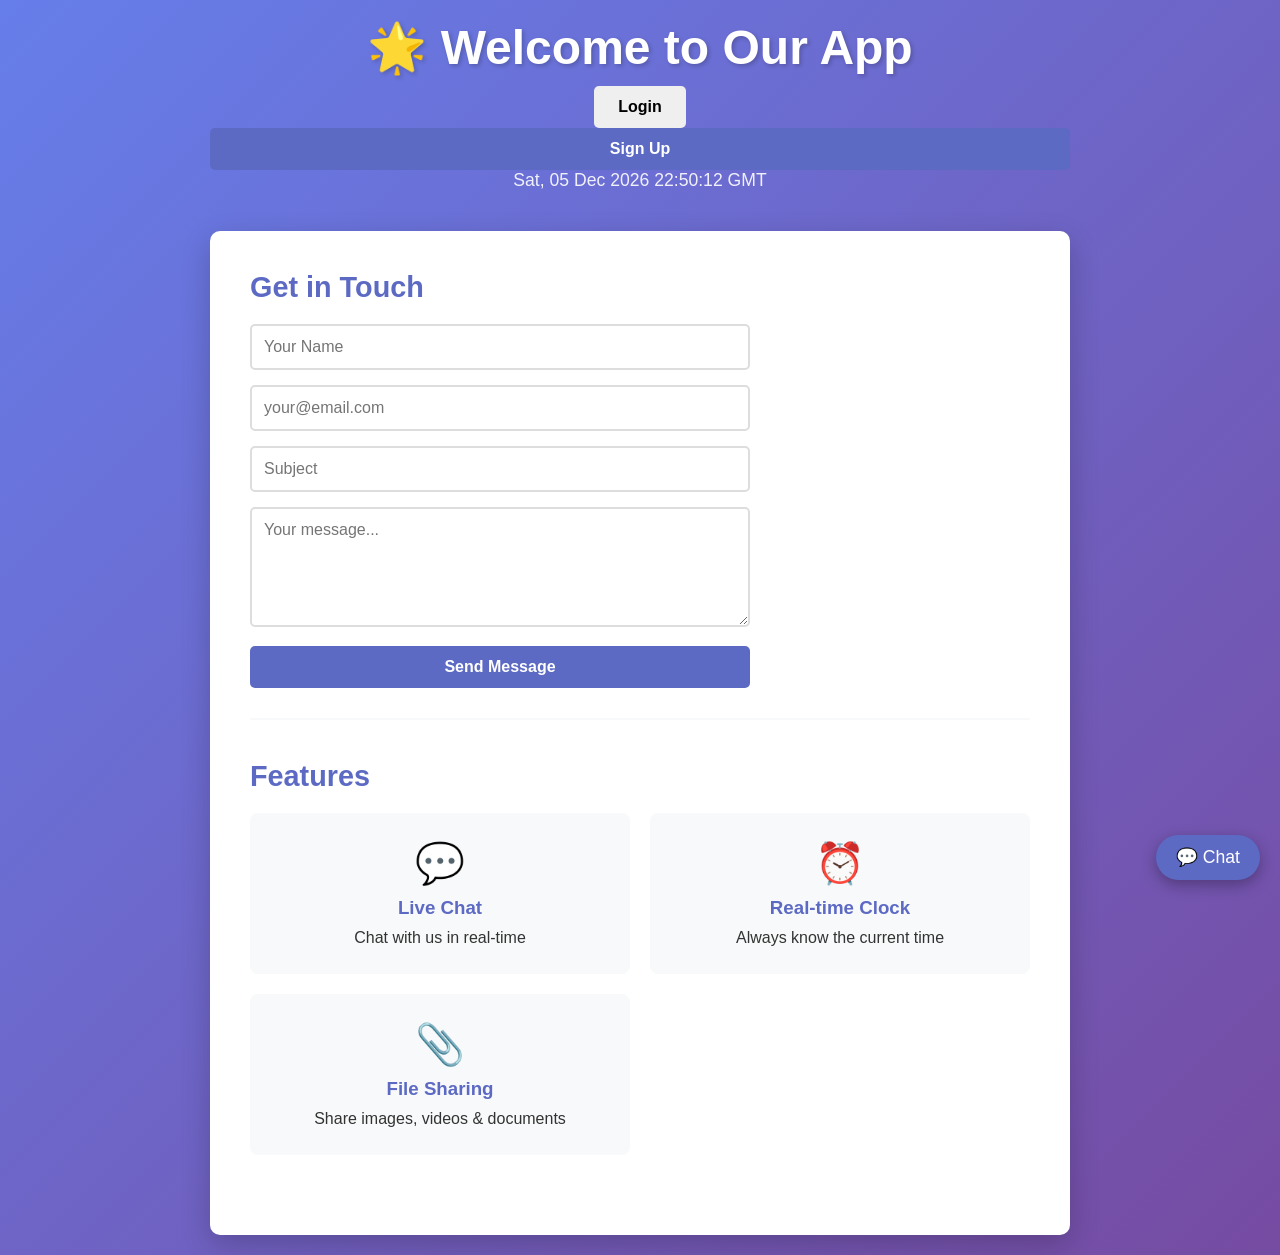
==== index.html @ bb81aad8 "Update index.html" ====
<!DOCTYPE html>
<html lang="th">
  <head>
    <meta charset="UTF-8">
    <meta name="viewport" content="width=device-width, initial-scale=1.0">
    <title>Welcome App 📑</title>
    <link rel="stylesheet" href="styles.css" />
  </head>
  <body>
    <div class="container">
      <header>
        <div class="header-top">
          <h1 class="title">🌟 Welcome to Our App</h1>
          <div class="auth-buttons" id="authButtons">
            <button onclick="showLoginModal()" class="btn btn-outline">Login</button>
            <button onclick="showRegisterModal()" class="btn btn-primary">Sign Up</button>
          </div>
          <div class="user-menu" id="userMenu" style="display:none;">
            <span id="userName"></span>
            <button onclick="logout()" class="btn btn-outline">Logout</button>
          </div>
        </div>
        <p id="currentTime" class="time-display"></p>
      </header>

      <main>
        <section class="content-section">
          <h2>Get in Touch</h2>
          <form action="https://formspree.io/f/mrewlnqn" method="POST" class="contact-form">
            <div class="form-group">
              <input type="text" name="name" placeholder="Your Name" required />
            </div>
            <div class="form-group">
              <input type="email" name="email" placeholder="your@email.com" required />
            </div>
            <div class="form-group">
              <input type="text" name="subject" placeholder="Subject" required />
            </div>
            <div class="form-group">
              <textarea name="message" placeholder="Your message..." required></textarea>
            </div>
            <input type="text" name="_gotcha" style="display:none" />
            <div class="custom-honeypot">
              <input type="text" name="contact_time" autocomplete="off" tabindex="-1" />
            </div>
            <input type="hidden" name="_next" value="https://your-site.com/thank-you" />
            <button type="submit" class="btn btn-primary">Send Message</button>
          </form>
        </section>

        <section class="features">
          <h2>Features</h2>
          <div class="feature-grid">
            <div class="feature-card">
              <span class="feature-icon">💬</span>
              <h3>Live Chat</h3>
              <p>Chat with us in real-time</p>
            </div>
            <div class="feature-card">
              <span class="feature-icon">⏰</span>
              <h3>Real-time Clock</h3>
              <p>Always know the current time</p>
            </div>
            <div class="feature-card">
              <span class="feature-icon">📎</span>
              <h3>File Sharing</h3>
              <p>Share images, videos & documents</p>
            </div>
          </div>
        </section>
      </main>
    </div>

    <!-- Login Modal -->
    <div id="loginModal" class="modal hidden">
      <div class="modal-content">
        <button onclick="closeLoginModal()" class="close-btn">✕</button>
        <h2>Login</h2>
        <form id="loginForm" class="auth-form">
          <div class="form-group">
            <input type="email" id="loginEmail" placeholder="Email" required />
          </div>
          <div class="form-group">
            <input type="password" id="loginPassword" placeholder="Password" required />
          </div>
          <button type="submit" class="btn btn-primary">Login</button>
        </form>
        <p>Don't have an account? <a href="#" onclick="switchToRegister()">Sign up</a></p>
        <div id="loginError" class="error-message"></div>
      </div>
    </div>

    <!-- Register Modal -->
    <div id="registerModal" class="modal hidden">
      <div class="modal-content">
        <button onclick="closeRegisterModal()" class="close-btn">✕</button>
        <h2>Sign Up</h2>
        <form id="registerForm" class="auth-form">
          <div class="form-group">
            <input type="text" id="registerName" placeholder="Full Name" required />
          </div>
          <div class="form-group">
            <input type="email" id="registerEmail" placeholder="Email" required />
          </div>
          <div class="form-group">
            <input type="password" id="registerPassword" placeholder="Password (min 6 chars)" required />
          </div>
          <div class="form-group">
            <input type="password" id="registerConfirm" placeholder="Confirm Password" required />
          </div>
          <button type="submit" class="btn btn-primary">Sign Up</button>
        </form>
        <p>Already have an account? <a href="#" onclick="switchToLogin()">Login</a></p>
        <div id="registerError" class="error-message"></div>
      </div>
    </div>

    <button id="chatToggle" onclick="toggleChat()" class="chat-toggle">💬 Chat</button>
    <div id="chatSection" class="hidden chat-box">
      <div id="chatHeader" class="chat-header">
        <span>💬 Chat Box</span>
        <button onclick="toggleChat()" class="close-btn">✕</button>
      </div>
      <div id="chatMessages" class="chat-messages"></div>
      <div id="chatInputContainer" class="chat-input-container">
        <input type="text" id="chatInput" placeholder="Type a message..." class="chat-input" />
        <input type="file" id="chatFile" style="display:none;" accept="image/*,video/*,.pdf,.doc,.docx" />
        <button type="button" onclick="document.getElementById('chatFile').click()" title="Attach file" class="btn btn-icon">📎</button>
        <button onclick="sendMessage()" class="btn btn-icon">Send</button>
      </div>
    </div>

    <script src="script.js"></script>
  </body>
</html>
---- styles.css ----
* {
  margin: 0;
  padding: 0;
  box-sizing: border-box;
}

:root {
  --primary-color: #5C6AC4;
  --primary-dark: #4a4fa6;
  --text-color: #333;
  --light-bg: #f8f9fa;
  --border-color: #ddd;
}

body {
  font-family: 'Segoe UI', Tahoma, Geneva, Verdana, sans-serif;
  background: linear-gradient(135deg, #667eea 0%, #764ba2 100%);
  min-height: 100vh;
  color: var(--text-color);
}

.container {
  max-width: 900px;
  margin: 0 auto;
  padding: 20px;
}

header {
  text-align: center;
  color: white;
  margin-bottom: 40px;
  animation: slideDown 0.6s ease;
}

.title {
  font-size: 3em;
  margin-bottom: 10px;
  text-shadow: 2px 2px 4px rgba(0,0,0,0.2);
}

.time-display {
  font-size: 1.1em;
  opacity: 0.9;
}

main {
  background: white;
  border-radius: 10px;
  padding: 40px;
  box-shadow: 0 10px 30px rgba(0,0,0,0.2);
}

section {
  margin-bottom: 40px;
}

section h2 {
  color: var(--primary-color);
  margin-bottom: 20px;
  font-size: 1.8em;
}

.content-section {
  border-bottom: 2px solid var(--light-bg);
  padding-bottom: 30px;
}

.contact-form {
  max-width: 500px;
}

.form-group {
  margin-bottom: 15px;
}

input, textarea {
  width: 100%;
  padding: 12px;
  border: 2px solid var(--border-color);
  border-radius: 5px;
  font-size: 1em;
  font-family: inherit;
  transition: border-color 0.3s;
}

input:focus, textarea:focus {
  outline: none;
  border-color: var(--primary-color);
  box-shadow: 0 0 0 3px rgba(92, 106, 196, 0.1);
}

textarea {
  resize: vertical;
  min-height: 120px;
}

.btn {
  padding: 12px 24px;
  border: none;
  border-radius: 5px;
  font-size: 1em;
  cursor: pointer;
  transition: all 0.3s;
  font-weight: 600;
}

.btn-primary {
  background-color: var(--primary-color);
  color: white;
  width: 100%;
}

.btn-primary:hover {
  background-color: var(--primary-dark);
  transform: translateY(-2px);
  box-shadow: 0 5px 15px rgba(92, 106, 196, 0.4);
}

.btn-icon {
  background-color: var(--primary-color);
  color: white;
  padding: 10px 12px;
  font-size: 1.1em;
}

.btn-icon:hover {
  background-color: var(--primary-dark);
}

.feature-grid {
  display: grid;
  grid-template-columns: repeat(auto-fit, minmax(250px, 1fr));
  gap: 20px;
  margin-top: 20px;
}

.feature-card {
  background: var(--light-bg);
  padding: 25px;
  border-radius: 8px;
  text-align: center;
  border: 2px solid transparent;
  transition: all 0.3s;
}

.feature-card:hover {
  border-color: var(--primary-color);
  transform: translateY(-5px);
  box-shadow: 0 5px 15px rgba(92, 106, 196, 0.2);
}

.feature-icon {
  font-size: 2.5em;
  display: block;
  margin-bottom: 10px;
}

.feature-card h3 {
  color: var(--primary-color);
  margin-bottom: 10px;
}

.custom-honeypot {
  display: none;
}

/* Chat Section */
.chat-toggle {
  position: fixed;
  bottom: 20px;
  right: 20px;
  background-color: var(--primary-color);
  color: white;
  padding: 12px 20px;
  border: none;
  border-radius: 50px;
  cursor: pointer;
  z-index: 1000;
  font-size: 1.1em;
  box-shadow: 0 5px 15px rgba(0,0,0,0.3);
  transition: all 0.3s;
}

.chat-toggle:hover {
  background-color: var(--primary-dark);
  transform: scale(1.1);
}

.chat-box {
  position: fixed;
  bottom: 80px;
  right: 20px;
  width: 350px;
  height: 450px;
  background-color: white;
  border-radius: 10px;
  z-index: 1001;
  display: flex;
  flex-direction: column;
  box-shadow: 0 10px 30px rgba(0,0,0,0.3);
  animation: slideUp 0.3s ease;
}

@keyframes slideUp {
  from {
    opacity: 0;
    transform: translateY(20px);
  }
  to {
    opacity: 1;
    transform: translateY(0);
  }
}

@keyframes slideDown {
  from {
    opacity: 0;
    transform: translateY(-20px);
  }
  to {
    opacity: 1;
    transform: translateY(0);
  }
}

.hidden {
  display: none !important;
}

.chat-header {
  display: flex;
  justify-content: space-between;
  align-items: center;
  padding: 15px;
  background: linear-gradient(135deg, var(--primary-color) 0%, var(--primary-dark) 100%);
  color: white;
  border-radius: 10px 10px 0 0;
  font-weight: 600;
}

.close-btn {
  background-color: transparent;
  color: white;
  border: none;
  cursor: pointer;
  font-size: 20px;
  padding: 0;
  width: auto;
  transition: opacity 0.3s;
}

.close-btn:hover {
  opacity: 0.7;
}

.chat-messages {
  flex: 1;
  overflow-y: auto;
  padding: 15px;
  background-color: #fafafa;
}

.chat-messages p, .chat-messages div {
  margin: 10px 0;
  padding: 10px 12px;
  border-radius: 8px;
  word-wrap: break-word;
  background-color: #e3f2fd;
  border-left: 3px solid var(--primary-color);
  animation: fadeIn 0.3s ease;
}

@keyframes fadeIn {
  from {
    opacity: 0;
    transform: translateY(10px);
  }
  to {
    opacity: 1;
    transform: translateY(0);
  }
}

.chat-messages img {
  max-width: 100%;
  margin: 8px 0;
  border-radius: 8px;
  box-shadow: 0 2px 8px rgba(0,0,0,0.1);
}

.chat-messages video, .chat-messages audio {
  max-width: 100%;
  margin: 8px 0;
  border-radius: 8px;
}

.chat-messages iframe {
  margin: 8px 0;
  border-radius: 8px;
}

.chat-input-container {
  display: flex;
  gap: 8px;
  padding: 15px;
  border-top: 2px solid var(--border-color);
  background-color: white;
}

.chat-input {
  flex: 1;
  padding: 10px 12px;
  border: 2px solid var(--border-color);
  border-radius: 5px;
  font-size: 0.95em;
  transition: border-color 0.3s;
}

.chat-input:focus {
  outline: none;
  border-color: var(--primary-color);
}

/* Responsive */
@media (max-width: 768px) {
  main {
    padding: 20px;
  }
  
  .title {
    font-size: 2em;
  }
  
  .chat-box {
    width: 90%;
    height: 70vh;
    bottom: 70px;1fr;
  }
}
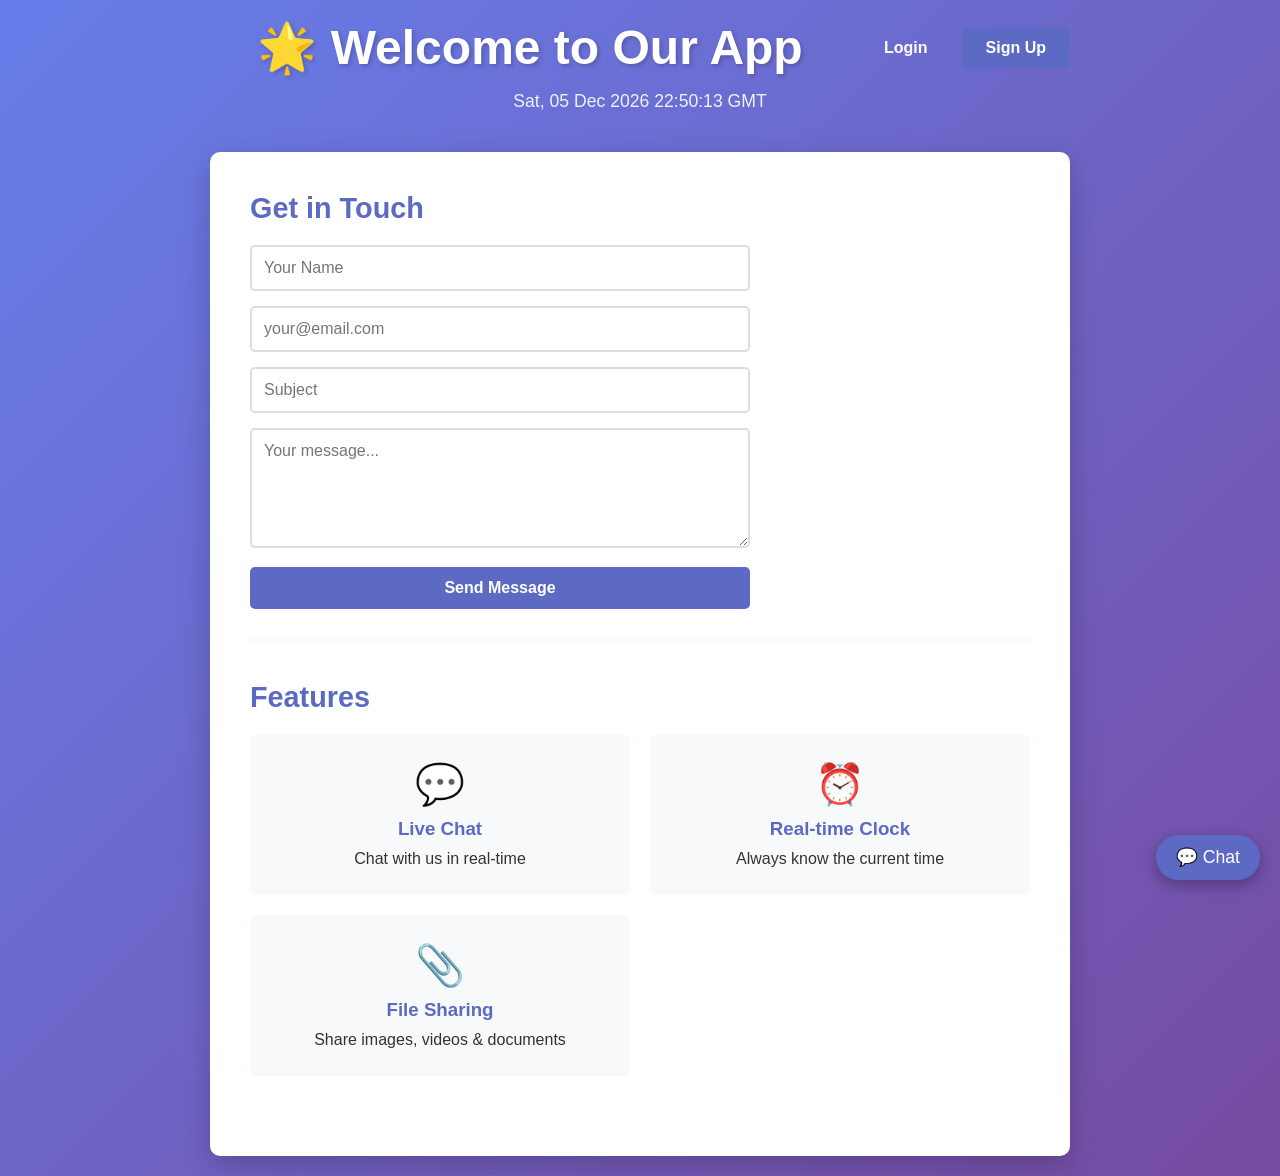
==== commit d2dda3f5: "Add files via upload" ====
--- a/index.html
+++ b/index.html
@@ -132,4 +132,4 @@
 
     <script src="script.js"></script>
   </body>
-</html>
+</html>
--- a/styles.css
+++ b/styles.css
@@ -10,6 +10,8 @@
   --text-color: #333;
   --light-bg: #f8f9fa;
   --border-color: #ddd;
+  --error-color: #e74c3c;
+  --success-color: #27ae60;
 }
 
 body {
@@ -32,10 +34,42 @@
   animation: slideDown 0.6s ease;
 }
 
+.header-top {
+  display: flex;
+  justify-content: space-between;
+  align-items: center;
+  margin-bottom: 15px;
+  flex-wrap: wrap;
+  gap: 10px;
+}
+
 .title {
   font-size: 3em;
-  margin-bottom: 10px;
+  margin-bottom: 0;
   text-shadow: 2px 2px 4px rgba(0,0,0,0.2);
+  flex: 1;
+}
+
+.auth-buttons, .user-menu {
+  display: flex;
+  gap: 10px;
+  align-items: center;
+}
+
+.btn-outline {
+  background-color: transparent;
+  color: white;
+  border: 2px solid white;
+}
+
+.btn-outline:hover {
+  background-color: rgba(255,255,255,0.1);
+}
+
+#userName {
+  color: white;
+  font-weight: 600;
+  margin-right: 15px;
 }
 
 .time-display {
@@ -121,6 +155,7 @@
   color: white;
   padding: 10px 12px;
   font-size: 1.1em;
+  width: auto;
 }
 
 .btn-icon:hover {
@@ -162,6 +197,124 @@
 
 .custom-honeypot {
   display: none;
+}
+
+/* Modal Styles */
+.modal {
+  position: fixed;
+  top: 0;
+  left: 0;
+  width: 100%;
+  height: 100%;
+  background-color: rgba(0,0,0,0.5);
+  display: flex;
+  justify-content: center;
+  align-items: center;
+  z-index: 2000;
+  animation: fadeIn 0.3s ease;
+}
+
+.modal-content {
+  background: white;
+  border-radius: 10px;
+  padding: 30px;
+  max-width: 400px;
+  width: 90%;
+  box-shadow: 0 10px 40px rgba(0,0,0,0.3);
+  position: relative;
+}
+
+.modal-content h2 {
+  color: var(--primary-color);
+  margin-bottom: 20px;
+  text-align: center;
+}
+
+.modal-content .close-btn {
+  position: absolute;
+  top: 10px;
+  right: 10px;
+  background: none;
+  border: none;
+  font-size: 24px;
+  cursor: pointer;
+  color: var(--text-color);
+}
+
+.modal-content .close-btn:hover {
+  opacity: 0.7;
+}
+
+.auth-form {
+  margin-bottom: 15px;
+}
+
+.auth-form .form-group {
+  margin-bottom: 15px;
+}
+
+.modal-content p {
+  text-align: center;
+  margin-top: 15px;
+  font-size: 0.9em;
+}
+
+.modal-content a {
+  color: var(--primary-color);
+  text-decoration: none;
+  font-weight: 600;
+  cursor: pointer;
+}
+
+.modal-content a:hover {
+  text-decoration: underline;
+}
+
+.error-message {
+  color: var(--error-color);
+  font-size: 0.9em;
+  text-align: center;
+  margin-top: 10px;
+  display: none;
+}
+
+.error-message.show {
+  display: block;
+}
+
+@keyframes fadeIn {
+  from {
+    opacity: 0;
+  }
+  to {
+    opacity: 1;
+  }
+}
+
+@keyframes slideUp {
+  from {
+    opacity: 0;
+    transform: translateY(20px);
+  }
+  to {
+    opacity: 1;
+    transform: translateY(0);
+  }
+}
+
+@keyframes slideDown {
+  from {
+    opacity: 0;
+    transform: translateY(-20px);
+  }
+  to {
+    opacity: 1;
+    transform: translateY(0);
+  }
+}
+
+.hidden {
+  display: none !important;
 }
 
 /* Chat Section */
@@ -201,32 +354,6 @@
   animation: slideUp 0.3s ease;
 }
 
-@keyframes slideUp {
-  from {
-    opacity: 0;
-    transform: translateY(20px);
-  }
-  to {
-    opacity: 1;
-    transform: translateY(0);
-  }
-}
-
-@keyframes slideDown {
-  from {
-    opacity: 0;
-    transform: translateY(-20px);
-  }
-  to {
-    opacity: 1;
-    transform: translateY(0);
-  }
-}
-
-.hidden {
-  display: none !important;
-}
-
 .chat-header {
   display: flex;
   justify-content: space-between;
@@ -270,17 +397,6 @@
   animation: fadeIn 0.3s ease;
 }
 
-@keyframes fadeIn {
-  from {
-    opacity: 0;
-    transform: translateY(10px);
-  }
-  to {
-    opacity: 1;
-    transform: translateY(0);
-  }
-}
-
 .chat-messages img {
   max-width: 100%;
   margin: 8px 0;
@@ -321,7 +437,6 @@
   border-color: var(--primary-color);
 }
 
-/* Responsive */
 @media (max-width: 768px) {
   main {
     padding: 20px;
@@ -329,11 +444,15 @@
   
   .title {
     font-size: 2em;
+  }
+  
+  .header-top {
+    flex-direction: column;
   }
   
   .chat-box {
     width: 90%;
     height: 70vh;
-    bottom: 70px;1fr;
-  }
-}
+    bottom: 70px;
+  }
+}
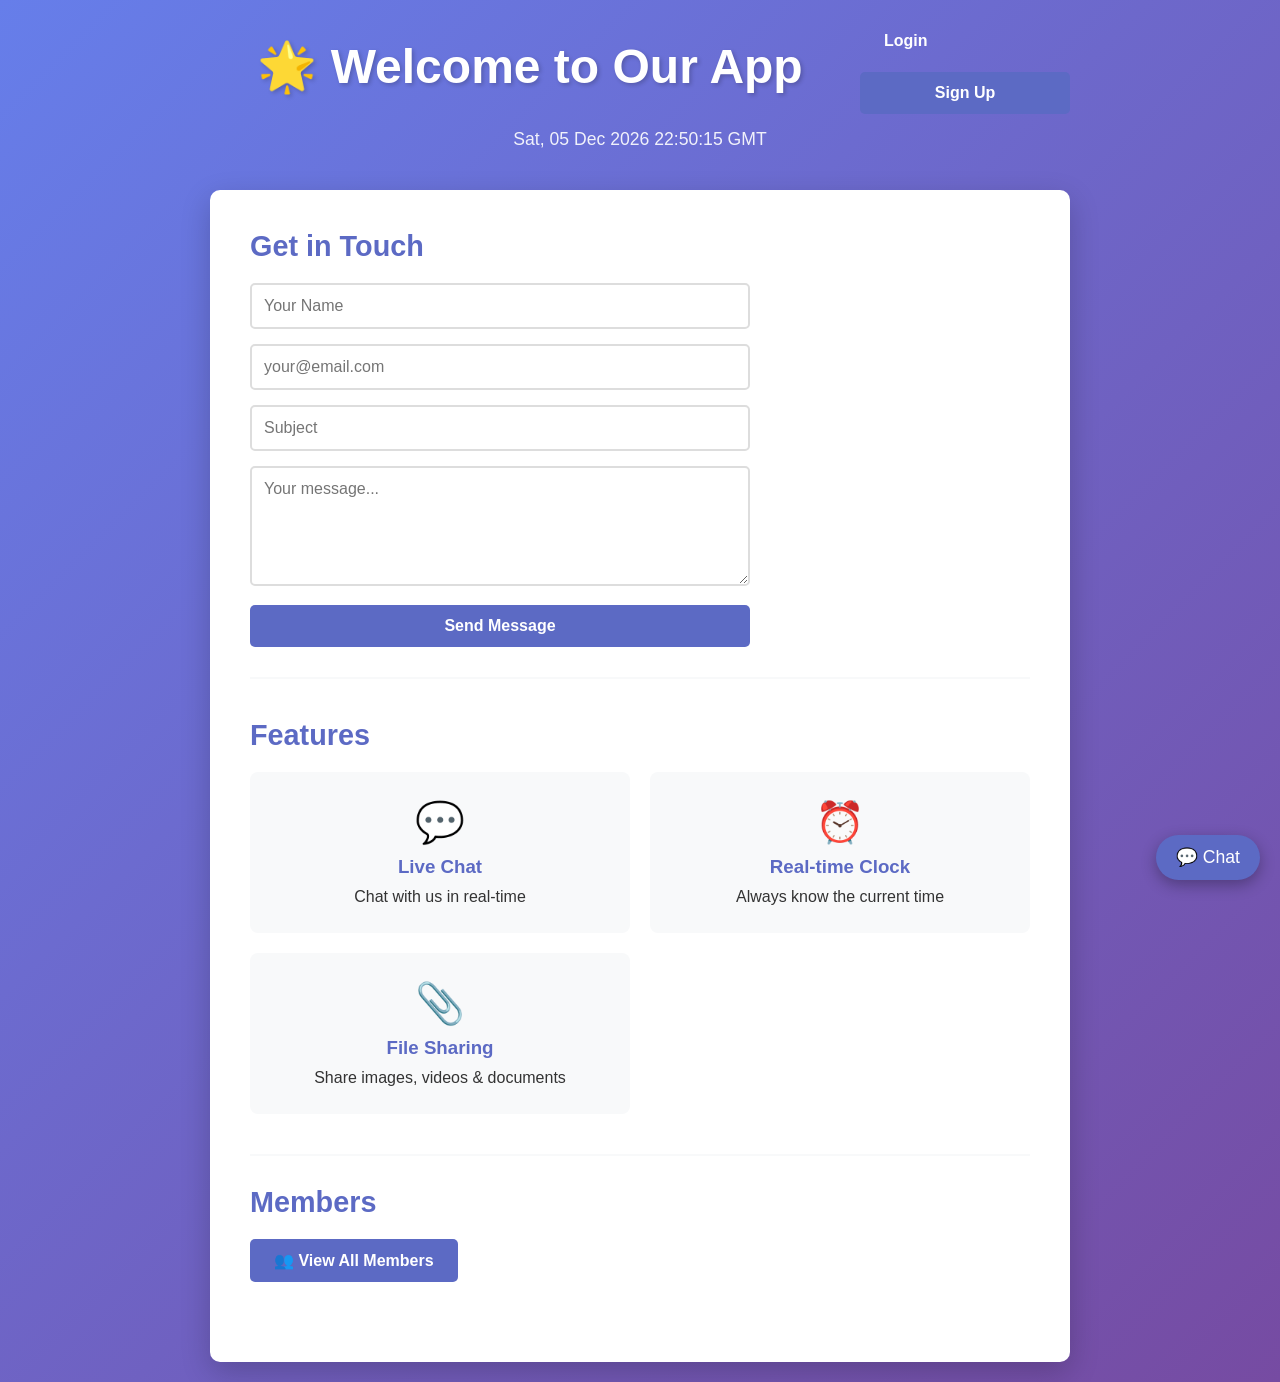
==== commit 8714e7ef: "Add files via upload ✨ ฟีเจอร์ใหม่ที่เพิ่มเข้าไป:      📊 Dashboard - ดูข้อมูลโปรไฟล์ & favorites " ====
--- a/index.html
+++ b/index.html
@@ -3,7 +3,7 @@
   <head>
     <meta charset="UTF-8">
     <meta name="viewport" content="width=device-width, initial-scale=1.0">
-    <title>Welcome App 📑</title>
+    <title>ยินดีต้อนรับ📑</title>
     <link rel="stylesheet" href="styles.css" />
   </head>
   <body>
@@ -17,13 +17,15 @@
           </div>
           <div class="user-menu" id="userMenu" style="display:none;">
             <span id="userName"></span>
+            <button onclick="showDashboard()" class="btn btn-outline">📊 Dashboard</button>
+            <button onclick="showSettings()" class="btn btn-outline">⚙️ Settings</button>
             <button onclick="logout()" class="btn btn-outline">Logout</button>
           </div>
         </div>
         <p id="currentTime" class="time-display"></p>
       </header>
 
-      <main>
+      <main id="mainContent">
         <section class="content-section">
           <h2>Get in Touch</h2>
           <form action="https://formspree.io/f/mrewlnqn" method="POST" class="contact-form">
@@ -68,7 +70,79 @@
             </div>
           </div>
         </section>
+
+        <section class="members-section">
+          <h2>Members</h2>
+          <button onclick="toggleMembersList()" class="btn btn-primary" style="width: auto;">👥 View All Members</button>
+          <div id="membersList" class="members-list hidden">
+            <div id="membersContainer"></div>
+          </div>
+        </section>
       </main>
+
+      <!-- Dashboard -->
+      <div id="dashboard" class="dashboard hidden">
+        <div class="dashboard-header">
+          <button onclick="closeDashboard()" class="close-btn">✕</button>
+          <h2>📊 My Dashboard</h2>
+        </div>
+        <div class="dashboard-content">
+          <div class="dashboard-card">
+            <h3>Profile Information</h3>
+            <div id="profileInfo"></div>
+          </div>
+          <div class="dashboard-card">
+            <h3>⭐ My Favorites</h3>
+            <div id="favoritesList"></div>
+            <div class="form-group" style="margin-top: 15px;">
+              <input type="text" id="favInput" placeholder="Add favorite..." />
+              <button onclick="addFavorite()" class="btn btn-primary" style="width: auto; margin-top: 10px;">Add</button>
+            </div>
+          </div>
+          <div class="dashboard-card">
+            <h3>Account Stats</h3>
+            <p>Member Since: <strong id="memberSince"></strong></p>
+            <p>Status: <strong id="userStatus">Active</strong></p>
+            <button onclick="deleteAccount()" class="btn btn-outline" style="width: auto; color: #e74c3c; border-color: #e74c3c; margin-top: 10px;">🗑️ Delete Account</button>
+          </div>
+        </div>
+      </div>
+
+      <!-- Settings -->
+      <div id="settings" class="settings hidden">
+        <div class="settings-header">
+          <button onclick="closeSettings()" class="close-btn">✕</button>
+          <h2>⚙️ Settings</h2>
+        </div>
+        <div class="settings-content">
+          <div class="setting-item">
+            <h3>Change Password</h3>
+            <form id="changePasswordForm">
+              <div class="form-group">
+                <input type="password" id="currentPassword" placeholder="Current Password" required />
+              </div>
+              <div class="form-group">
+                <input type="password" id="newPassword" placeholder="New Password" required />
+              </div>
+              <div class="form-group">
+                <input type="password" id="confirmNewPassword" placeholder="Confirm New Password" required />
+              </div>
+              <button type="submit" class="btn btn-primary" style="width: auto;">Update Password</button>
+            </form>
+            <div id="passwordError" class="error-message"></div>
+          </div>
+          <div class="setting-item">
+            <h3>Notification Settings</h3>
+            <label class="checkbox-label">
+              <input type="checkbox" id="emailNotif" checked /> Receive email notifications
+            </label>
+            <label class="checkbox-label">
+              <input type="checkbox" id="chatNotif" checked /> Chat notifications
+            </label>
+            <button onclick="saveSettings()" class="btn btn-primary" style="width: auto; margin-top: 10px;">Save Settings</button>
+          </div>
+        </div>
+      </div>
     </div>
 
     <!-- Login Modal -->
--- a/styles.css
+++ b/styles.css
@@ -54,6 +54,7 @@
   display: flex;
   gap: 10px;
   align-items: center;
+  flex-wrap: wrap;
 }
 
 .btn-outline {
@@ -197,6 +198,135 @@
 
 .custom-honeypot {
   display: none;
+}
+
+/* Members Section */
+.members-section {
+  border-top: 2px solid var(--light-bg);
+  padding-top: 30px;
+}
+
+.members-list {
+  margin-top: 20px;
+  max-height: 400px;
+  overflow-y: auto;
+}
+
+.members-list.hidden {
+  display: none;
+}
+
+.member-item {
+  background: var(--light-bg);
+  padding: 15px;
+  margin-bottom: 10px;
+  border-radius: 8px;
+  border-left: 4px solid var(--primary-color);
+}
+
+.member-item h4 {
+  color: var(--primary-color);
+  margin-bottom: 5px;
+}
+
+.member-item p {
+  font-size: 0.9em;
+  color: #666;
+  margin: 3px 0;
+}
+
+/* Dashboard & Settings */
+.dashboard, .settings {
+  position: fixed;
+  top: 0;
+  left: 0;
+  width: 100%;
+  height: 100%;
+  background: rgba(0,0,0,0.7);
+  display: flex;
+  justify-content: center;
+  align-items: center;
+  z-index: 3000;
+  animation: fadeIn 0.3s ease;
+  overflow-y: auto;
+  padding: 20px;
+}
+
+.dashboard.hidden, .settings.hidden {
+  display: none;
+}
+
+.dashboard-header, .settings-header {
+  display: flex;
+  justify-content: space-between;
+  align-items: center;
+  margin-bottom: 20px;
+  padding-bottom: 15px;
+  border-bottom: 2px solid var(--border-color);
+  position: relative;
+}
+
+.dashboard-header h2, .settings-header h2 {
+  color: var(--primary-color);
+  margin: 0;
+}
+
+.dashboard-content, .settings-content {
+  background: white;
+  border-radius: 10px;
+  padding: 30px;
+  max-width: 600px;
+  width: 100%;
+  box-shadow: 0 10px 40px rgba(0,0,0,0.3);
+}
+
+.dashboard-card, .setting-item {
+  margin-bottom: 25px;
+  padding-bottom: 20px;
+  border-bottom: 1px solid var(--light-bg);
+}
+
+.dashboard-card:last-child, .setting-item:last-child {
+  border-bottom: none;
+  margin-bottom: 0;
+  padding-bottom: 0;
+}
+
+.dashboard-card h3, .setting-item h3 {
+  color: var(--primary-color);
+  margin-bottom: 15px;
+}
+
+.favorite-item {
+  background: var(--light-bg);
+  padding: 10px 15px;
+  margin: 8px 0;
+  border-radius: 5px;
+  display: flex;
+  justify-content: space-between;
+  align-items: center;
+}
+
+.favorite-item button {
+  background: #e74c3c;
+  color: white;
+  border: none;
+  padding: 5px 10px;
+  border-radius: 3px;
+  cursor: pointer;
+  font-size: 0.9em;
+}
+
+.checkbox-label {
+  display: flex;
+  align-items: center;
+  margin: 10px 0;
+  cursor: pointer;
+}
+
+.checkbox-label input {
+  width: auto;
+  margin-right: 10px;
 }
 
 /* Modal Styles */
@@ -455,4 +585,8 @@
     height: 70vh;
     bottom: 70px;
   }
+
+  .dashboard-content, .settings-content {
+    max-width: 90%;
+  }
 }
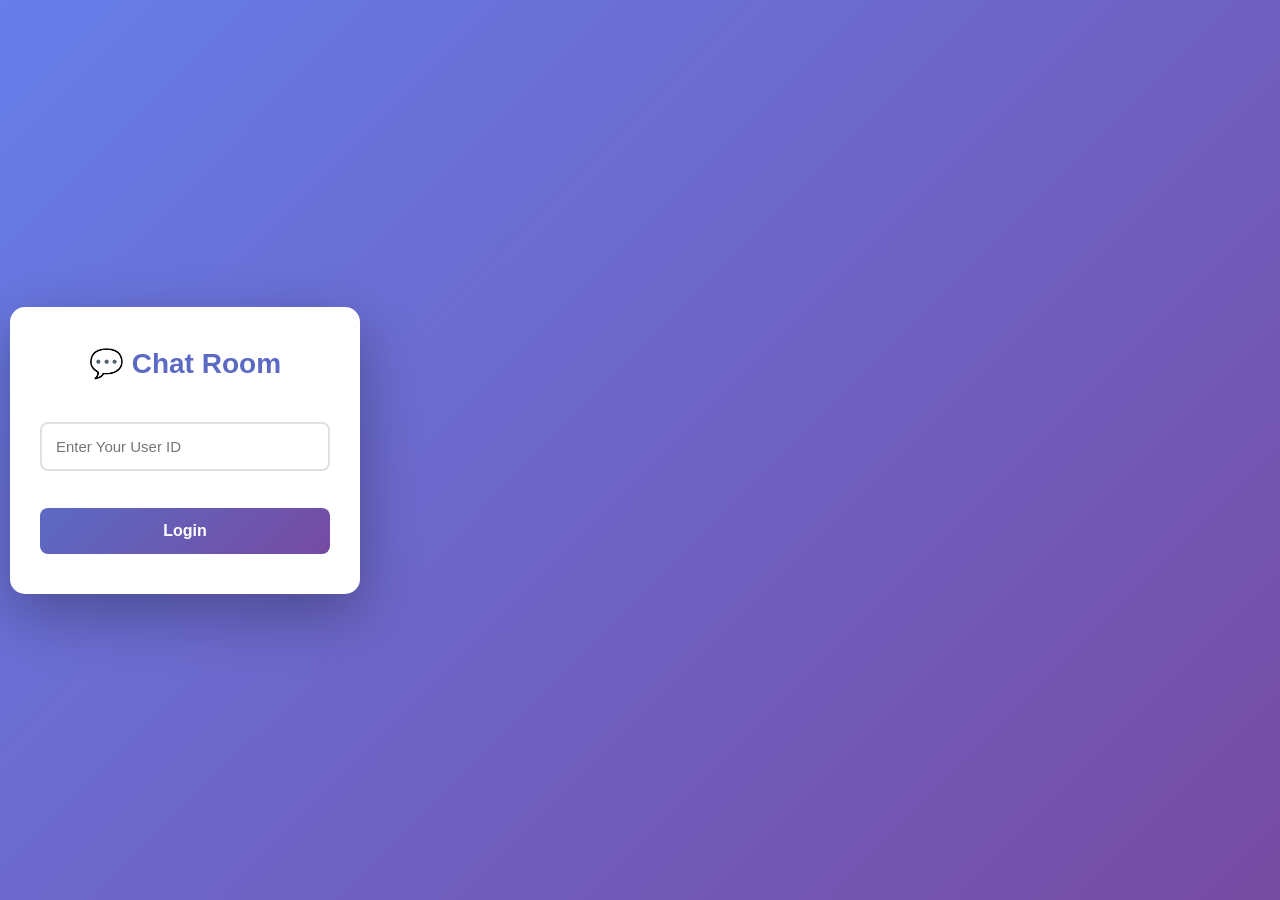
==== commit b5a454d7: "Add files via upload" ====
--- a/index.html
+++ b/index.html
@@ -1,206 +1,94 @@
 <!DOCTYPE html>
-<html lang="th">
+<html>
   <head>
-    <meta charset="UTF-8">
-    <meta name="viewport" content="width=device-width, initial-scale=1.0">
-    <title>ยินดีต้อนรับ📑</title>
+    <title>Chat Application</title>
     <link rel="stylesheet" href="styles.css" />
   </head>
   <body>
-    <div class="container">
-      <header>
-        <div class="header-top">
-          <h1 class="title">🌟 Welcome to Our App</h1>
-          <div class="auth-buttons" id="authButtons">
-            <button onclick="showLoginModal()" class="btn btn-outline">Login</button>
-            <button onclick="showRegisterModal()" class="btn btn-primary">Sign Up</button>
-          </div>
-          <div class="user-menu" id="userMenu" style="display:none;">
-            <span id="userName"></span>
-            <button onclick="showDashboard()" class="btn btn-outline">📊 Dashboard</button>
-            <button onclick="showSettings()" class="btn btn-outline">⚙️ Settings</button>
-            <button onclick="logout()" class="btn btn-outline">Logout</button>
-          </div>
-        </div>
-        <p id="currentTime" class="time-display"></p>
-      </header>
-
-      <main id="mainContent">
-        <section class="content-section">
-          <h2>Get in Touch</h2>
-          <form action="https://formspree.io/f/mrewlnqn" method="POST" class="contact-form">
-            <div class="form-group">
-              <input type="text" name="name" placeholder="Your Name" required />
-            </div>
-            <div class="form-group">
-              <input type="email" name="email" placeholder="your@email.com" required />
-            </div>
-            <div class="form-group">
-              <input type="text" name="subject" placeholder="Subject" required />
-            </div>
-            <div class="form-group">
-              <textarea name="message" placeholder="Your message..." required></textarea>
-            </div>
-            <input type="text" name="_gotcha" style="display:none" />
-            <div class="custom-honeypot">
-              <input type="text" name="contact_time" autocomplete="off" tabindex="-1" />
-            </div>
-            <input type="hidden" name="_next" value="https://your-site.com/thank-you" />
-            <button type="submit" class="btn btn-primary">Send Message</button>
-          </form>
-        </section>
-
-        <section class="features">
-          <h2>Features</h2>
-          <div class="feature-grid">
-            <div class="feature-card">
-              <span class="feature-icon">💬</span>
-              <h3>Live Chat</h3>
-              <p>Chat with us in real-time</p>
-            </div>
-            <div class="feature-card">
-              <span class="feature-icon">⏰</span>
-              <h3>Real-time Clock</h3>
-              <p>Always know the current time</p>
-            </div>
-            <div class="feature-card">
-              <span class="feature-icon">📎</span>
-              <h3>File Sharing</h3>
-              <p>Share images, videos & documents</p>
-            </div>
-          </div>
-        </section>
-
-        <section class="members-section">
-          <h2>Members</h2>
-          <button onclick="toggleMembersList()" class="btn btn-primary" style="width: auto;">👥 View All Members</button>
-          <div id="membersList" class="members-list hidden">
-            <div id="membersContainer"></div>
-          </div>
-        </section>
-      </main>
-
-      <!-- Dashboard -->
-      <div id="dashboard" class="dashboard hidden">
-        <div class="dashboard-header">
-          <button onclick="closeDashboard()" class="close-btn">✕</button>
-          <h2>📊 My Dashboard</h2>
-        </div>
-        <div class="dashboard-content">
-          <div class="dashboard-card">
-            <h3>Profile Information</h3>
-            <div id="profileInfo"></div>
-          </div>
-          <div class="dashboard-card">
-            <h3>⭐ My Favorites</h3>
-            <div id="favoritesList"></div>
-            <div class="form-group" style="margin-top: 15px;">
-              <input type="text" id="favInput" placeholder="Add favorite..." />
-              <button onclick="addFavorite()" class="btn btn-primary" style="width: auto; margin-top: 10px;">Add</button>
-            </div>
-          </div>
-          <div class="dashboard-card">
-            <h3>Account Stats</h3>
-            <p>Member Since: <strong id="memberSince"></strong></p>
-            <p>Status: <strong id="userStatus">Active</strong></p>
-            <button onclick="deleteAccount()" class="btn btn-outline" style="width: auto; color: #e74c3c; border-color: #e74c3c; margin-top: 10px;">🗑️ Delete Account</button>
-          </div>
-        </div>
-      </div>
-
-      <!-- Settings -->
-      <div id="settings" class="settings hidden">
-        <div class="settings-header">
-          <button onclick="closeSettings()" class="close-btn">✕</button>
-          <h2>⚙️ Settings</h2>
-        </div>
-        <div class="settings-content">
-          <div class="setting-item">
-            <h3>Change Password</h3>
-            <form id="changePasswordForm">
-              <div class="form-group">
-                <input type="password" id="currentPassword" placeholder="Current Password" required />
-              </div>
-              <div class="form-group">
-                <input type="password" id="newPassword" placeholder="New Password" required />
-              </div>
-              <div class="form-group">
-                <input type="password" id="confirmNewPassword" placeholder="Confirm New Password" required />
-              </div>
-              <button type="submit" class="btn btn-primary" style="width: auto;">Update Password</button>
-            </form>
-            <div id="passwordError" class="error-message"></div>
-          </div>
-          <div class="setting-item">
-            <h3>Notification Settings</h3>
-            <label class="checkbox-label">
-              <input type="checkbox" id="emailNotif" checked /> Receive email notifications
-            </label>
-            <label class="checkbox-label">
-              <input type="checkbox" id="chatNotif" checked /> Chat notifications
-            </label>
-            <button onclick="saveSettings()" class="btn btn-primary" style="width: auto; margin-top: 10px;">Save Settings</button>
-          </div>
-        </div>
+    <div id="loginPage" class="page">
+      <div class="login-container">
+        <h1>💬 Chat Room</h1>
+        <input type="text" id="userId" placeholder="Enter Your User ID" />
+        <button onclick="login()">Login</button>
       </div>
     </div>
 
-    <!-- Login Modal -->
-    <div id="loginModal" class="modal hidden">
-      <div class="modal-content">
-        <button onclick="closeLoginModal()" class="close-btn">✕</button>
-        <h2>Login</h2>
-        <form id="loginForm" class="auth-form">
-          <div class="form-group">
-            <input type="email" id="loginEmail" placeholder="Email" required />
+    <div id="chatPage" class="page hidden">
+      <div class="chat-wrapper">
+        <!-- Sidebar Menu -->
+        <div class="sidebar hidden" id="sidebar">
+          <div class="sidebar-header">
+            <h3>🔗 Menu</h3>
+            <button class="close-sidebar" onclick="toggleSidebar()">✕</button>
           </div>
-          <div class="form-group">
-            <input type="password" id="loginPassword" placeholder="Password" required />
+          <div id="menuLinks" class="menu-links"></div>
+          <div class="add-menu-section hidden" id="addMenuSection">
+            <h4>Add Menu Link</h4>
+            <input type="text" id="menuTitle" placeholder="Link Title" />
+            <input type="text" id="menuUrl" placeholder="URL or HTML" />
+            <select id="menuType">
+              <option value="url">Open URL</option>
+              <option value="html">Show HTML</option>
+            </select>
+            <button onclick="addMenuLink()">Add Link</button>
+            <button onclick="toggleAddMenu()" class="cancel-btn">Cancel</button>
           </div>
-          <button type="submit" class="btn btn-primary">Login</button>
-        </form>
-        <p>Don't have an account? <a href="#" onclick="switchToRegister()">Sign up</a></p>
-        <div id="loginError" class="error-message"></div>
-      </div>
-    </div>
+        </div>
 
-    <!-- Register Modal -->
-    <div id="registerModal" class="modal hidden">
-      <div class="modal-content">
-        <button onclick="closeRegisterModal()" class="close-btn">✕</button>
-        <h2>Sign Up</h2>
-        <form id="registerForm" class="auth-form">
-          <div class="form-group">
-            <input type="text" id="registerName" placeholder="Full Name" required />
+        <!-- Main Chat Area -->
+        <div class="chat-container">
+          <div class="header">
+            <button class="menu-toggle" onclick="toggleSidebar()">☰ Menu</button>
+            <h2>💬 Chat Room</h2>
+            <span id="userDisplay"></span>
+            <button onclick="logout()">🚪 Logout</button>
           </div>
-          <div class="form-group">
-            <input type="email" id="registerEmail" placeholder="Email" required />
+
+          <div class="admin-panel hidden" id="adminPanel">
+            <h3>⚙️ Admin Panel</h3>
+            <div class="admin-section">
+              <h4>➕ Add New Member</h4>
+              <input type="text" id="newMemberId" placeholder="User ID" />
+              <input type="text" id="newMemberName" placeholder="Username" />
+              <input type="password" id="newMemberPass" placeholder="Password" />
+              <button onclick="addMember()">Add Member</button>
+            </div>
+            
+            <div class="admin-section">
+              <h4>👥 Members List</h4>
+              <ul id="membersList"></ul>
+            </div>
+
+            <div class="admin-section">
+              <h4>🔗 Menu Management</h4>
+              <button onclick="toggleAddMenu()">➕ Add Menu Link</button>
+              <ul id="menuManageList"></ul>
+            </div>
           </div>
-          <div class="form-group">
-            <input type="password" id="registerPassword" placeholder="Password (min 6 chars)" required />
+
+          <div class="chat-box">
+            <div id="messages" class="messages"></div>
+
+            <div class="input-area">
+              <input type="text" id="messageInput" placeholder="Type a message..." />
+              <input type="file" id="fileInput" style="display:none" accept="*/*" />
+              <button onclick="document.getElementById('fileInput').click()">📎 File</button>
+              <button onclick="sendMessage()">📤 Send</button>
+              <button id="adminBtn" class="hidden" onclick="toggleAdminPanel()">⚙️ Admin</button>
+            </div>
           </div>
-          <div class="form-group">
-            <input type="password" id="registerConfirm" placeholder="Confirm Password" required />
+        </div>
+
+        <!-- HTML Modal -->
+        <div class="html-modal hidden" id="htmlModal">
+          <div class="modal-content">
+            <div class="modal-header">
+              <h2 id="modalTitle"></h2>
+              <button onclick="closeHtmlModal()" class="close-btn">✕</button>
+            </div>
+            <div id="modalBody" class="modal-body"></div>
           </div>
-          <button type="submit" class="btn btn-primary">Sign Up</button>
-        </form>
-        <p>Already have an account? <a href="#" onclick="switchToLogin()">Login</a></p>
-        <div id="registerError" class="error-message"></div>
-      </div>
-    </div>
-
-    <button id="chatToggle" onclick="toggleChat()" class="chat-toggle">💬 Chat</button>
-    <div id="chatSection" class="hidden chat-box">
-      <div id="chatHeader" class="chat-header">
-        <span>💬 Chat Box</span>
-        <button onclick="toggleChat()" class="close-btn">✕</button>
-      </div>
-      <div id="chatMessages" class="chat-messages"></div>
-      <div id="chatInputContainer" class="chat-input-container">
-        <input type="text" id="chatInput" placeholder="Type a message..." class="chat-input" />
-        <input type="file" id="chatFile" style="display:none;" accept="image/*,video/*,.pdf,.doc,.docx" />
-        <button type="button" onclick="document.getElementById('chatFile').click()" title="Attach file" class="btn btn-icon">📎</button>
-        <button onclick="sendMessage()" class="btn btn-icon">Send</button>
+        </div>
       </div>
     </div>
 
--- a/styles.css
+++ b/styles.css
@@ -4,412 +4,609 @@
   box-sizing: border-box;
 }
 
-:root {
-  --primary-color: #5C6AC4;
-  --primary-dark: #4a4fa6;
-  --text-color: #333;
-  --light-bg: #f8f9fa;
-  --border-color: #ddd;
-  --error-color: #e74c3c;
-  --success-color: #27ae60;
-}
-
 body {
   font-family: 'Segoe UI', Tahoma, Geneva, Verdana, sans-serif;
   background: linear-gradient(135deg, #667eea 0%, #764ba2 100%);
   min-height: 100vh;
-  color: var(--text-color);
-}
-
-.container {
-  max-width: 900px;
-  margin: 0 auto;
-  padding: 20px;
-}
-
-header {
+  display: flex;
+  justify-content: center;
+  align-items: center;
+  padding: 10px;
+}
+
+.page {
+  width: 100%;
+  opacity: 1;
+  transition: opacity 0.3s;
+}
+
+.page.hidden {
+  display: none;
+}
+
+.login-container {
+  background: white;
+  padding: 40px 30px;
+  border-radius: 15px;
+  box-shadow: 0 20px 60px rgba(0, 0, 0, 0.3);
+  width: 100%;
+  max-width: 350px;
   text-align: center;
-  color: white;
-  margin-bottom: 40px;
-  animation: slideDown 0.6s ease;
-}
-
-.header-top {
+  animation: slideIn 0.5s ease-out;
+}
+
+@keyframes slideIn {
+  from {
+    opacity: 0;
+    transform: translateY(-20px);
+  }
+  to {
+    opacity: 1;
+    transform: translateY(0);
+  }
+}
+
+.login-container h1 {
+  color: #5C6AC4;
+  margin-bottom: 30px;
+  font-size: 28px;
+}
+
+.login-container input {
+  width: 100%;
+  padding: 14px;
+  margin: 12px 0;
+  border: 2px solid #e0e0e0;
+  border-radius: 8px;
+  font-size: 15px;
+  transition: border-color 0.3s;
+}
+
+.login-container input:focus {
+  outline: none;
+  border-color: #5C6AC4;
+  box-shadow: 0 0 5px rgba(92, 106, 196, 0.3);
+}
+
+.login-container button {
+  width: 100%;
+  padding: 14px;
+  margin-top: 25px;
+  background: linear-gradient(135deg, #5C6AC4 0%, #764ba2 100%);
+  color: white;
+  border: none;
+  border-radius: 8px;
+  cursor: pointer;
+  font-size: 16px;
+  font-weight: bold;
+  transition: transform 0.2s, box-shadow 0.2s;
+}
+
+.login-container button:hover {
+  transform: translateY(-2px);
+  box-shadow: 0 10px 20px rgba(92, 106, 196, 0.3);
+}
+
+.chat-wrapper {
+  display: flex;
+  width: 100%;
+  max-width: 1200px;
+  height: 100vh;
+  max-height: 90vh;
+  gap: 0;
+}
+
+.sidebar {
+  width: 250px;
+  background: white;
+  border-radius: 15px 0 0 15px;
+  box-shadow: 2px 0 10px rgba(0, 0, 0, 0.1);
+  display: flex;
+  flex-direction: column;
+  overflow-y: auto;
+  animation: slideInLeft 0.3s ease-out;
+}
+
+@keyframes slideInLeft {
+  from {
+    transform: translateX(-100%);
+  }
+  to {
+    transform: translateX(0);
+  }
+}
+
+.sidebar.hidden {
+  display: none;
+}
+
+.sidebar-header {
+  padding: 15px;
+  background: linear-gradient(135deg, #5C6AC4 0%, #764ba2 100%);
+  color: white;
   display: flex;
   justify-content: space-between;
   align-items: center;
+  border-radius: 15px 0 0 0;
+}
+
+.sidebar-header h3 {
+  font-size: 16px;
+  margin: 0;
+}
+
+.close-sidebar {
+  background: transparent;
+  border: none;
+  color: white;
+  font-size: 20px;
+  cursor: pointer;
+  display: none;
+}
+
+.menu-links {
+  padding: 15px;
+  flex: 1;
+  overflow-y: auto;
+}
+
+.menu-item {
+  display: flex;
+  justify-content: space-between;
+  align-items: center;
+  padding: 12px;
+  margin: 8px 0;
+  background: #f5f5f5;
+  border-radius: 8px;
+  cursor: pointer;
+  transition: all 0.3s;
+  border: 2px solid transparent;
+}
+
+.menu-item:hover {
+  background: #efefef;
+  border-color: #5C6AC4;
+}
+
+.menu-item a {
+  flex: 1;
+  text-decoration: none;
+  color: #333;
+  font-weight: 500;
+  font-size: 13px;
+}
+
+.menu-item .delete-menu-btn {
+  background: #ff6b6b;
+  color: white;
+  border: none;
+  padding: 4px 8px;
+  border-radius: 4px;
+  cursor: pointer;
+  font-size: 10px;
+  transition: all 0.3s;
+}
+
+.menu-item .delete-menu-btn:hover {
+  background: #ff5252;
+}
+
+.add-menu-section {
+  padding: 15px;
+  border-top: 2px solid #e0e0e0;
+  display: flex;
+  flex-direction: column;
+  gap: 8px;
+}
+
+.add-menu-section.hidden {
+  display: none;
+}
+
+.add-menu-section h4 {
+  color: #5C6AC4;
+  margin-bottom: 8px;
+  font-size: 12px;
+}
+
+.add-menu-section input,
+.add-menu-section select {
+  padding: 8px;
+  border: 1px solid #ddd;
+  border-radius: 6px;
+  font-size: 12px;
+}
+
+.add-menu-section button {
+  padding: 8px;
+  border: none;
+  border-radius: 6px;
+  cursor: pointer;
+  font-size: 11px;
+  font-weight: bold;
+  transition: all 0.3s;
+}
+
+.add-menu-section button:not(.cancel-btn) {
+  background: #51cf66;
+  color: white;
+}
+
+.add-menu-section button:not(.cancel-btn):hover {
+  background: #37b24d;
+}
+
+.add-menu-section .cancel-btn {
+  background: #ff6b6b;
+  color: white;
+}
+
+.add-menu-section .cancel-btn:hover {
+  background: #ff5252;
+}
+
+.chat-container {
+  background: white;
+  width: 100%;
+  border-radius: 0 15px 15px 0;
+  box-shadow: 0 20px 60px rgba(0, 0, 0, 0.3);
+  display: flex;
+  flex-direction: column;
+  animation: slideIn 0.5s ease-out;
+}
+
+.header {
+  background: linear-gradient(135deg, #5C6AC4 0%, #764ba2 100%);\n  color: white;
+  padding: 20px;
+  border-radius: 0 15px 0 0;
+  display: flex;
+  justify-content: space-between;
+  align-items: center;
+  box-shadow: 0 4px 6px rgba(0, 0, 0, 0.1);
+  gap: 10px;
+  flex-wrap: wrap;
+}
+
+.menu-toggle {
+  background: transparent;
+  color: white;
+  border: 2px solid white;
+  padding: 8px 12px;
+  border-radius: 6px;
+  cursor: pointer;
+  font-size: 14px;
+  transition: all 0.3s;
+  display: none;
+}
+
+.menu-toggle:hover {
+  background: rgba(255, 255, 255, 0.2);
+}
+
+.header h2 {
+  font-size: 20px;
+  flex: 1;
+  min-width: 150px;
+}
+
+#userDisplay {
+  font-size: 14px;
+  white-space: nowrap;
+  overflow: hidden;
+  text-overflow: ellipsis;
+}
+
+.header button {
+  background: #ff6b6b;
+  color: white;
+  border: none;
+  padding: 10px 15px;
+  border-radius: 8px;
+  cursor: pointer;
+  font-weight: bold;
+  transition: all 0.3s;
+  font-size: 14px;
+  white-space: nowrap;
+}
+
+.header button:hover {
+  background: #ff5252;
+  transform: translateY(-2px);
+  box-shadow: 0 4px 8px rgba(255, 107, 107, 0.3);
+}
+
+.admin-panel {
+  background: linear-gradient(135deg, #f5f5f5 0%, #fafafa 100%);
+  padding: 15px;
+  border-bottom: 2px solid #e0e0e0;
+  max-height: 250px;
+  overflow-y: auto;
+}
+
+.admin-panel.hidden {
+  display: none;
+}
+
+.admin-panel h3 {
+  font-size: 16px;
   margin-bottom: 15px;
+  color: #5C6AC4;
+}
+
+.admin-section {
+  margin-bottom: 15px;
+  padding-bottom: 15px;
+  border-bottom: 1px solid #ddd;
+}
+
+.admin-section:last-child {
+  border-bottom: none;
+}
+
+.admin-panel h4 {
+  color: #5C6AC4;
+  margin-bottom: 10px;
+  font-size: 14px;
+  font-weight: bold;
+}
+
+.admin-panel input {
+  width: 100%;
+  padding: 10px;
+  margin: 8px 0;
+  border: 1px solid #ddd;
+  border-radius: 6px;
+  font-size: 14px;
+  transition: border-color 0.3s;
+}
+
+.admin-panel input:focus {
+  outline: none;
+  border-color: #5C6AC4;
+}
+
+.admin-panel button {
+  width: 100%;
+  padding: 10px;
+  background: #51cf66;
+  color: white;
+  border: none;
+  border-radius: 6px;
+  cursor: pointer;
+  margin: 8px 0;
+  font-size: 13px;
+  font-weight: bold;
+  transition: all 0.3s;
+}
+
+.admin-panel button:hover {
+  background: #37b24d;
+  transform: translateY(-2px);
+}
+
+.admin-panel ul {
+  list-style: none;
+  margin-top: 10px;
+}
+
+.admin-panel li {
+  background: white;
+  padding: 10px;
+  margin: 8px 0;
+  border-radius: 6px;
+  display: flex;
+  justify-content: space-between;
+  align-items: center;
+  font-size: 12px;
+  box-shadow: 0 2px 4px rgba(0, 0, 0, 0.05);
   flex-wrap: wrap;
+  gap: 8px;
+}
+
+.admin-panel li span {
+  flex: 1;
+  min-width: 150px;
+}
+
+.admin-panel .delete-btn {
+  background: #ff6b6b;
+  color: white;
+  border: none;
+  padding: 5px 12px;
+  border-radius: 4px;
+  cursor: pointer;
+  font-size: 11px;
+  transition: all 0.3s;
+  white-space: nowrap;
+}
+
+.admin-panel .delete-btn:hover {
+  background: #ff5252;
+}
+
+.messages {
+  flex: 1;
+  overflow-y: auto;
+  padding: 15px;
+  background: #fafafa;
+  display: flex;
+  flex-direction: column;
+  gap: 12px;
+}
+
+.message {
+  margin: 0;
+  padding: 12px;
+  border-radius: 12px;
+  max-width: 90%;
+  word-wrap: break-word;
+  animation: messageAppear 0.3s ease-out;
+  font-size: 14px;
+}
+
+@keyframes messageAppear {
+  from {
+    opacity: 0;
+    transform: translateY(10px);
+  }
+  to {
+    opacity: 1;
+    transform: translateY(0);
+  }
+}
+
+.message.own {
+  background: linear-gradient(135deg, #5C6AC4 0%, #764ba2 100%);
+  color: white;
+  margin-left: auto;
+  text-align: right;
+  box-shadow: 0 2px 8px rgba(92, 106, 196, 0.2);
+}
+
+.message.other {
+  background: white;
+  color: #333;
+  margin-right: auto;
+  border: 1px solid #e0e0e0;
+  box-shadow: 0 2px 8px rgba(0, 0, 0, 0.05);
+}
+
+.message-user {
+  font-weight: bold;
+  font-size: 12px;
+  margin-bottom: 8px;
+  opacity: 0.8;
+}
+
+.message-content {
+  margin: 8px 0;
+  line-height: 1.4;
+}
+
+.message-media {
+  margin-top: 10px;
+  max-width: 100%;
+}
+
+.message-media audio,
+.message-media video {
+  width: 100%;
+  border-radius: 6px;
+  margin-top: 8px;
+  max-height: 300px;
+}
+
+.media-link {
+  display: inline-block;
+  padding: 8px 12px;
+  background: rgba(255, 255, 255, 0.2);
+  border-radius: 6px;
+  text-decoration: none;
+  margin-top: 8px;
+  transition: background 0.3s;
+  font-size: 12px;
+}
+
+.message.own .media-link {
+  background: rgba(255, 255, 255, 0.3);
+  color: white;
+}
+
+.message.other .media-link {
+  background: #e9ecef;
+  color: #5C6AC4;
+}
+
+.media-link:hover {
+  opacity: 0.8;
+}
+
+.message a {
+  color: inherit;
+  text-decoration: underline;
+  cursor: pointer;
+}
+
+.message-time {
+  font-size: 11px;
+  opacity: 0.7;
+  margin-top: 8px;
+}
+
+.chat-box {
+  display: flex;
+  flex-direction: column;
+  flex: 1;
+  overflow: hidden;
+}
+
+.input-area {
+  display: flex;
   gap: 10px;
-}
-
-.title {
-  font-size: 3em;
-  margin-bottom: 0;
-  text-shadow: 2px 2px 4px rgba(0,0,0,0.2);
+  padding: 12px;
+  border-top: 2px solid #e0e0e0;
+  background: white;
+  border-radius: 0 0 15px 0;
+  flex-wrap: wrap;
+}
+
+.input-area input[type="text"] {
   flex: 1;
-}
-
-.auth-buttons, .user-menu {
-  display: flex;
-  gap: 10px;
-  align-items: center;
-  flex-wrap: wrap;
-}
-
-.btn-outline {
-  background-color: transparent;
-  color: white;
-  border: 2px solid white;
-}
-
-.btn-outline:hover {
-  background-color: rgba(255,255,255,0.1);
-}
-
-#userName {
-  color: white;
-  font-weight: 600;
-  margin-right: 15px;
-}
-
-.time-display {
-  font-size: 1.1em;
-  opacity: 0.9;
-}
-
-main {
-  background: white;
-  border-radius: 10px;
-  padding: 40px;
-  box-shadow: 0 10px 30px rgba(0,0,0,0.2);
-}
-
-section {
-  margin-bottom: 40px;
-}
-
-section h2 {
-  color: var(--primary-color);
-  margin-bottom: 20px;
-  font-size: 1.8em;
-}
-
-.content-section {
-  border-bottom: 2px solid var(--light-bg);
-  padding-bottom: 30px;
-}
-
-.contact-form {
-  max-width: 500px;
-}
-
-.form-group {
-  margin-bottom: 15px;
-}
-
-input, textarea {
-  width: 100%;
-  padding: 12px;
-  border: 2px solid var(--border-color);
-  border-radius: 5px;
-  font-size: 1em;
-  font-family: inherit;
+  min-width: 150px;
+  padding: 10px;
+  border: 2px solid #e0e0e0;
+  border-radius: 8px;
+  font-size: 14px;
   transition: border-color 0.3s;
 }
 
-input:focus, textarea:focus {
+.input-area input[type="text"]:focus {
   outline: none;
-  border-color: var(--primary-color);
-  box-shadow: 0 0 0 3px rgba(92, 106, 196, 0.1);
-}
-
-textarea {
-  resize: vertical;
-  min-height: 120px;
-}
-
-.btn {
-  padding: 12px 24px;
+  border-color: #5C6AC4;
+}
+
+.input-area button {
+  padding: 10px 12px;
+  background: linear-gradient(135deg, #5C6AC4 0%, #764ba2 100%);
+  color: white;
   border: none;
-  border-radius: 5px;
-  font-size: 1em;
-  cursor: pointer;
+  border-radius: 8px;
+  cursor: pointer;
+  font-weight: bold;
+  font-size: 12px;
   transition: all 0.3s;
-  font-weight: 600;
-}
-
-.btn-primary {
-  background-color: var(--primary-color);
-  color: white;
-  width: 100%;
-}
-
-.btn-primary:hover {
-  background-color: var(--primary-dark);
+  white-space: nowrap;
+}
+
+.input-area button:hover {
   transform: translateY(-2px);
-  box-shadow: 0 5px 15px rgba(92, 106, 196, 0.4);
-}
-
-.btn-icon {
-  background-color: var(--primary-color);
-  color: white;
-  padding: 10px 12px;
-  font-size: 1.1em;
-  width: auto;
-}
-
-.btn-icon:hover {
-  background-color: var(--primary-dark);
-}
-
-.feature-grid {
-  display: grid;
-  grid-template-columns: repeat(auto-fit, minmax(250px, 1fr));
-  gap: 20px;
-  margin-top: 20px;
-}
-
-.feature-card {
-  background: var(--light-bg);
-  padding: 25px;
-  border-radius: 8px;
-  text-align: center;
-  border: 2px solid transparent;
-  transition: all 0.3s;
-}
-
-.feature-card:hover {
-  border-color: var(--primary-color);
-  transform: translateY(-5px);
-  box-shadow: 0 5px 15px rgba(92, 106, 196, 0.2);
-}
-
-.feature-icon {
-  font-size: 2.5em;
-  display: block;
-  margin-bottom: 10px;
-}
-
-.feature-card h3 {
-  color: var(--primary-color);
-  margin-bottom: 10px;
-}
-
-.custom-honeypot {
+  box-shadow: 0 4px 8px rgba(92, 106, 196, 0.3);
+}
+
+.input-area #adminBtn {
+  background: #ffa94d;
+}
+
+.input-area #adminBtn:hover {
+  background: #ff922b;
+}
+
+.input-area #adminBtn.hidden {
   display: none;
 }
 
-/* Members Section */
-.members-section {
-  border-top: 2px solid var(--light-bg);
-  padding-top: 30px;
-}
-
-.members-list {
-  margin-top: 20px;
-  max-height: 400px;
-  overflow-y: auto;
-}
-
-.members-list.hidden {
-  display: none;
-}
-
-.member-item {
-  background: var(--light-bg);
-  padding: 15px;
-  margin-bottom: 10px;
-  border-radius: 8px;
-  border-left: 4px solid var(--primary-color);
-}
-
-.member-item h4 {
-  color: var(--primary-color);
-  margin-bottom: 5px;
-}
-
-.member-item p {
-  font-size: 0.9em;
-  color: #666;
-  margin: 3px 0;
-}
-
-/* Dashboard & Settings */
-.dashboard, .settings {
+.html-modal {
   position: fixed;
   top: 0;
   left: 0;
-  width: 100%;
-  height: 100%;
-  background: rgba(0,0,0,0.7);
+  right: 0;
+  bottom: 0;
+  background: rgba(0, 0, 0, 0.7);
   display: flex;
   justify-content: center;
   align-items: center;
-  z-index: 3000;
-  animation: fadeIn 0.3s ease;
-  overflow-y: auto;
-  padding: 20px;
-}
-
-.dashboard.hidden, .settings.hidden {
-  display: none;
-}
-
-.dashboard-header, .settings-header {
-  display: flex;
-  justify-content: space-between;
-  align-items: center;
-  margin-bottom: 20px;
-  padding-bottom: 15px;
-  border-bottom: 2px solid var(--border-color);
-  position: relative;
-}
-
-.dashboard-header h2, .settings-header h2 {
-  color: var(--primary-color);
-  margin: 0;
-}
-
-.dashboard-content, .settings-content {
-  background: white;
-  border-radius: 10px;
-  padding: 30px;
-  max-width: 600px;
-  width: 100%;
-  box-shadow: 0 10px 40px rgba(0,0,0,0.3);
-}
-
-.dashboard-card, .setting-item {
-  margin-bottom: 25px;
-  padding-bottom: 20px;
-  border-bottom: 1px solid var(--light-bg);
-}
-
-.dashboard-card:last-child, .setting-item:last-child {
-  border-bottom: none;
-  margin-bottom: 0;
-  padding-bottom: 0;
-}
-
-.dashboard-card h3, .setting-item h3 {
-  color: var(--primary-color);
-  margin-bottom: 15px;
-}
-
-.favorite-item {
-  background: var(--light-bg);
-  padding: 10px 15px;
-  margin: 8px 0;
-  border-radius: 5px;
-  display: flex;
-  justify-content: space-between;
-  align-items: center;
-}
-
-.favorite-item button {
-  background: #e74c3c;
-  color: white;
-  border: none;
-  padding: 5px 10px;
-  border-radius: 3px;
-  cursor: pointer;
-  font-size: 0.9em;
-}
-
-.checkbox-label {
-  display: flex;
-  align-items: center;
-  margin: 10px 0;
-  cursor: pointer;
-}
-
-.checkbox-label input {
-  width: auto;
-  margin-right: 10px;
-}
-
-/* Modal Styles */
-.modal {
-  position: fixed;
-  top: 0;
-  left: 0;
-  width: 100%;
-  height: 100%;
-  background-color: rgba(0,0,0,0.5);
-  display: flex;
-  justify-content: center;
-  align-items: center;
-  z-index: 2000;
-  animation: fadeIn 0.3s ease;
-}
-
-.modal-content {
-  background: white;
-  border-radius: 10px;
-  padding: 30px;
-  max-width: 400px;
-  width: 90%;
-  box-shadow: 0 10px 40px rgba(0,0,0,0.3);
-  position: relative;
-}
-
-.modal-content h2 {
-  color: var(--primary-color);
-  margin-bottom: 20px;
-  text-align: center;
-}
-
-.modal-content .close-btn {
-  position: absolute;
-  top: 10px;
-  right: 10px;
-  background: none;
-  border: none;
-  font-size: 24px;
-  cursor: pointer;
-  color: var(--text-color);
-}
-
-.modal-content .close-btn:hover {
-  opacity: 0.7;
-}
-
-.auth-form {
-  margin-bottom: 15px;
-}
-
-.auth-form .form-group {
-  margin-bottom: 15px;
-}
-
-.modal-content p {
-  text-align: center;
-  margin-top: 15px;
-  font-size: 0.9em;
-}
-
-.modal-content a {
-  color: var(--primary-color);
-  text-decoration: none;
-  font-weight: 600;
-  cursor: pointer;
-}
-
-.modal-content a:hover {
-  text-decoration: underline;
-}
-
-.error-message {
-  color: var(--error-color);
-  font-size: 0.9em;
-  text-align: center;
-  margin-top: 10px;
-  display: none;
-}
-
-.error-message.show {
-  display: block;
+  z-index: 1000;
+  animation: fadeIn 0.3s ease-out;
 }
 
 @keyframes fadeIn {
@@ -421,172 +618,237 @@
   }
 }
 
-@keyframes slideUp {
-  from {
-    opacity: 0;
-    transform: translateY(20px);
-  }
-  to {
-    opacity: 1;
-    transform: translateY(0);
-  }
-}
-
-@keyframes slideDown {
-  from {
-    opacity: 0;
-    transform: translateY(-20px);
-  }
-  to {
-    opacity: 1;
-    transform: translateY(0);
-  }
-}
-
-.hidden {
-  display: none !important;
-}
-
-/* Chat Section */
-.chat-toggle {
-  position: fixed;
-  bottom: 20px;
-  right: 20px;
-  background-color: var(--primary-color);
-  color: white;
-  padding: 12px 20px;
-  border: none;
-  border-radius: 50px;
-  cursor: pointer;
-  z-index: 1000;
-  font-size: 1.1em;
-  box-shadow: 0 5px 15px rgba(0,0,0,0.3);
-  transition: all 0.3s;
-}
-
-.chat-toggle:hover {
-  background-color: var(--primary-dark);
-  transform: scale(1.1);
-}
-
-.chat-box {
-  position: fixed;
-  bottom: 80px;
-  right: 20px;
-  width: 350px;
-  height: 450px;
-  background-color: white;
-  border-radius: 10px;
-  z-index: 1001;
+.html-modal.hidden {
+  display: none;
+}
+
+.modal-content {
+  background: white;
+  width: 90%;
+  max-width: 600px;
+  max-height: 80vh;
+  border-radius: 15px;
   display: flex;
   flex-direction: column;
-  box-shadow: 0 10px 30px rgba(0,0,0,0.3);
-  animation: slideUp 0.3s ease;
-}
-
-.chat-header {
+  box-shadow: 0 20px 60px rgba(0, 0, 0, 0.3);
+}
+
+.modal-header {
+  background: linear-gradient(135deg, #5C6AC4 0%, #764ba2 100%);
+  color: white;
+  padding: 20px;
+  border-radius: 15px 15px 0 0;
   display: flex;
   justify-content: space-between;
   align-items: center;
-  padding: 15px;
-  background: linear-gradient(135deg, var(--primary-color) 0%, var(--primary-dark) 100%);
-  color: white;
-  border-radius: 10px 10px 0 0;
-  font-weight: 600;
+}
+
+.modal-header h2 {
+  margin: 0;
+  font-size: 18px;
 }
 
 .close-btn {
-  background-color: transparent;
-  color: white;
+  background: transparent;
   border: none;
-  cursor: pointer;
-  font-size: 20px;
-  padding: 0;
-  width: auto;
-  transition: opacity 0.3s;
+  color: white;
+  font-size: 24px;
+  cursor: pointer;
+  transition: transform 0.3s;
 }
 
 .close-btn:hover {
-  opacity: 0.7;
-}
-
-.chat-messages {
+  transform: rotate(90deg);
+}
+
+.modal-body {
   flex: 1;
   overflow-y: auto;
-  padding: 15px;
-  background-color: #fafafa;
-}
-
-.chat-messages p, .chat-messages div {
-  margin: 10px 0;
-  padding: 10px 12px;
-  border-radius: 8px;
-  word-wrap: break-word;
-  background-color: #e3f2fd;
-  border-left: 3px solid var(--primary-color);
-  animation: fadeIn 0.3s ease;
-}
-
-.chat-messages img {
-  max-width: 100%;
-  margin: 8px 0;
-  border-radius: 8px;
-  box-shadow: 0 2px 8px rgba(0,0,0,0.1);
-}
-
-.chat-messages video, .chat-messages audio {
-  max-width: 100%;
-  margin: 8px 0;
-  border-radius: 8px;
-}
-
-.chat-messages iframe {
-  margin: 8px 0;
-  border-radius: 8px;
-}
-
-.chat-input-container {
-  display: flex;
-  gap: 8px;
-  padding: 15px;
-  border-top: 2px solid var(--border-color);
-  background-color: white;
-}
-
-.chat-input {
-  flex: 1;
-  padding: 10px 12px;
-  border: 2px solid var(--border-color);
-  border-radius: 5px;
-  font-size: 0.95em;
-  transition: border-color 0.3s;
-}
-
-.chat-input:focus {
-  outline: none;
-  border-color: var(--primary-color);
-}
-
-@media (max-width: 768px) {
-  main {
-    padding: 20px;
-  }
-  
-  .title {
-    font-size: 2em;
-  }
-  
-  .header-top {
+  padding: 20px;
+  font-size: 14px;
+  line-height: 1.6;
+}
+
+::-webkit-scrollbar {
+  width: 6px;
+}
+
+::-webkit-scrollbar-track {
+  background: #f1f1f1;
+  border-radius: 10px;
+}
+
+::-webkit-scrollbar-thumb {
+  background: #5C6AC4;
+  border-radius: 10px;
+}
+
+::-webkit-scrollbar-thumb:hover {
+  background: #764ba2;
+}
+
+/* Tablet (768px to 1024px) */
+@media (max-width: 1024px) {
+  .chat-wrapper {
     flex-direction: column;
-  }
-  
-  .chat-box {
-    width: 90%;
-    height: 70vh;
-    bottom: 70px;
-  }
-
-  .dashboard-content, .settings-content {
-    max-width: 90%;
+    height: 100vh;
+    max-height: 100vh;
+  }
+
+  .sidebar {
+    width: 100%;
+    height: auto;
+    max-height: 0;
+    position: fixed;
+    left: 0;
+    top: 60px;
+    z-index: 999;
+    border-radius: 0;
+    overflow: visible;
+  }
+
+  .sidebar:not(.hidden) {
+    max-height: 400px;
+    border-radius: 0;
+  }
+
+  .close-sidebar {
+    display: block;
+  }
+
+  .chat-container {
+    width: 100%;
+    border-radius: 0;
+  }
+
+  .menu-toggle {
+    display: block;
+  }
+
+  .message {
+    max-width: 85%;
+  }
+}
+
+/* Mobile (max-width 767px) */
+@media (max-width: 767px) {
+  body {
+    padding: 0;
+  }
+
+  .chat-wrapper {
+    max-height: 100vh;
+  }
+
+  .sidebar {
+    width: 100%;
+    max-height: 0;
+    position: fixed;
+    left: 0;
+    top: 60px;
+    z-index: 999;
+    border-radius: 0;
+  }
+
+  .sidebar:not(.hidden) {
+    max-height: 350px;
+  }
+
+  .close-sidebar {
+    display: block;
+  }
+
+  .chat-container {
+    width: 100%;
+    max-width: 100%;
+    border-radius: 0;
+    height: 100vh;
+  }
+
+  .header {
+    padding: 12px;
+    border-radius: 0;
+    gap: 8px;
+  }
+
+  .menu-toggle {
+    display: block;
+    padding: 6px 10px;
+    font-size: 12px;
+  }
+
+  .header h2 {
+    font-size: 16px;
+    margin: 0;
+  }
+
+  #userDisplay {
+    font-size: 12px;
+    max-width: 80px;
+    display: none;
+  }
+
+  .header button {
+    padding: 8px 12px;
+    font-size: 12px;
+  }
+
+  .message {
+    max-width: 95%;
+    font-size: 13px;
+  }
+
+  .input-area {
+    padding: 10px;
+    gap: 8px;
+    border-radius: 0;
+  }
+
+  .input-area button {
+    padding: 8px 10px;
+    font-size: 11px;
+  }
+
+  .modal-content {
+    width: 95%;
+  }
+}
+
+/* Small Mobile (max-width 480px) */
+@media (max-width: 480px) {
+  .sidebar:not(.hidden) {
+    max-height: 300px;
+  }
+
+  .header {
+    padding: 10px;
+    flex-direction: column;
+    align-items: flex-start;
+  }
+
+  .menu-toggle {
+    width: 100%;
+    padding: 8px;
+  }
+
+  .header h2 {
+    font-size: 14px;
+    width: 100%;
+  }
+
+  .header button {
+    width: 100%;
+    font-size: 11px;
+  }
+
+  .input-area {
+    padding: 8px;
+  }
+
+  .input-area button {
+    flex: 1;
+    min-width: 50px;
+    padding: 8px 6px;
+    font-size: 10px;
   }
 }
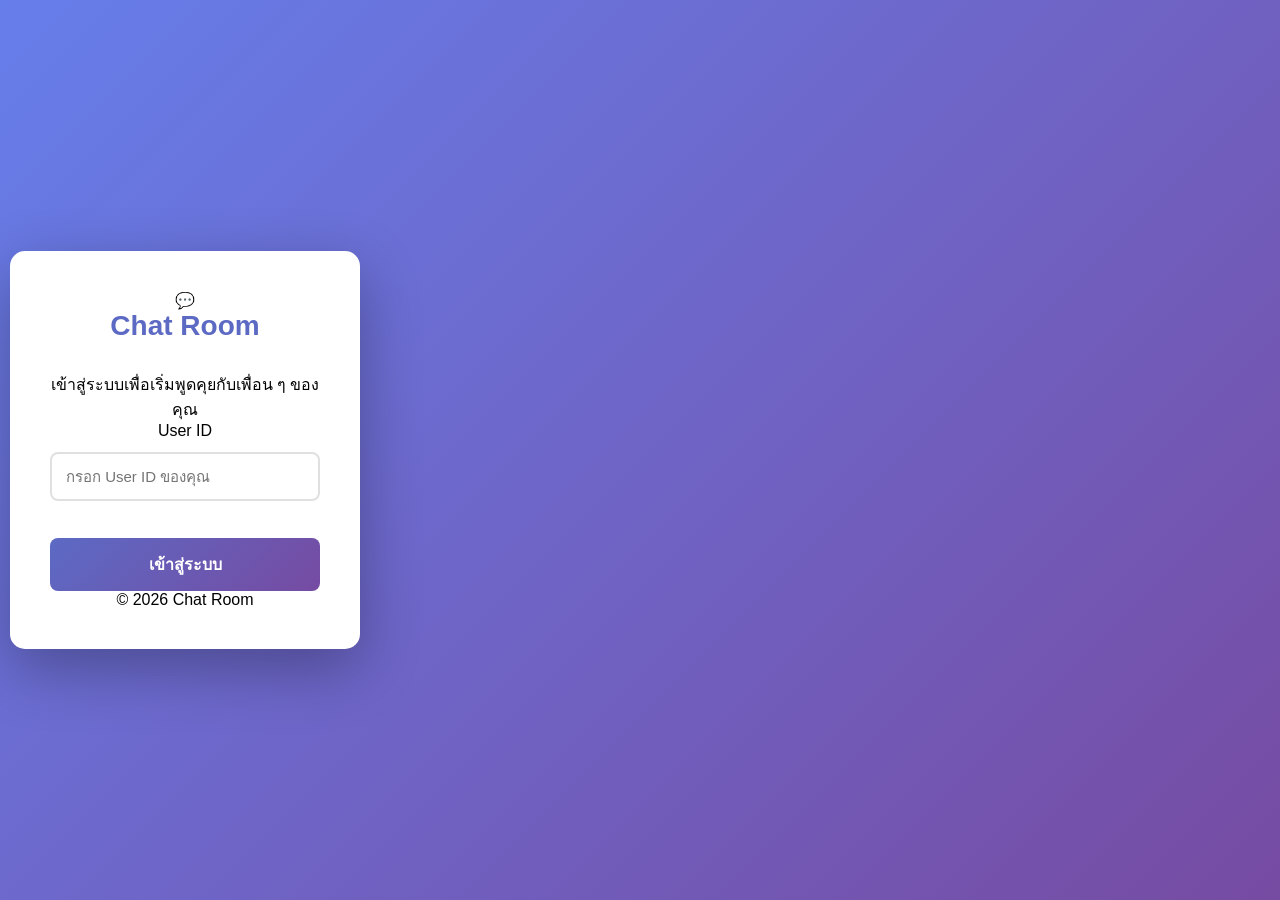
==== commit bc3754bf: "Rename index(1).html to index.html" ====
--- a/index.html
+++ b/index.html
@@ -1,97 +1,117 @@
 <!DOCTYPE html>
 <html>
-  <head>
-    <title>Chat Application</title>
-    <link rel="stylesheet" href="styles.css" />
-  </head>
-  <body>
-    <div id="loginPage" class="page">
-      <div class="login-container">
-        <h1>💬 Chat Room</h1>
-        <input type="text" id="userId" placeholder="Enter Your User ID" />
-        <button onclick="login()">Login</button>
+<head>
+<title>Chat Application</title>
+<link rel="stylesheet" href="styles.css" />
+</head>
+<body>
+  <div id="loginPage" class="page">
+    <div class="login-container">
+      <div class="login-icon">💬</div>
+      <h1 class="login-title">Chat Room</h1>
+      <p class="login-subtitle">เข้าสู่ระบบเพื่อเริ่มพูดคุยกับเพื่อน ๆ ของคุณ</p>
+
+      <div class="login-form">
+        <label for="userId" class="login-label">User ID</label>
+        <input
+          type="text"
+          id="userId"
+          placeholder="กรอก User ID ของคุณ"
+          onkeypress="if (event.key === 'Enter') login()"
+        />
+        <button class="login-btn" onclick="login()">เข้าสู่ระบบ</button>
       </div>
+
+      <p class="login-footer">© 2026 Chat Room</p>
     </div>
+  </div>
 
-    <div id="chatPage" class="page hidden">
-      <div class="chat-wrapper">
-        <!-- Sidebar Menu -->
-        <div class="sidebar hidden" id="sidebar">
-          <div class="sidebar-header">
-            <h3>🔗 Menu</h3>
-            <button class="close-sidebar" onclick="toggleSidebar()">✕</button>
+  <div id="chatPage" class="page hidden">
+    <div class="chat-wrapper">
+      <!-- Sidebar Menu -->
+      <div class="sidebar hidden" id="sidebar">
+        <div class="sidebar-header">
+          <h3>🔗 Menu</h3>
+          <button class="close-sidebar" onclick="toggleSidebar()">✕</button>
+        </div>
+        <div id="menuLinks" class="menu-links"></div>
+        <div class="add-menu-section hidden" id="addMenuSection">
+          <h4>Add Menu Link</h4>
+          <input type="text" id="menuTitle" placeholder="Link Title" />
+          <input type="text" id="menuUrl" placeholder="URL or HTML" />
+          <select id="menuType">
+            <option value="url">Open URL</option>
+            <option value="html">Show HTML</option>
+          </select>
+          <button onclick="addMenuLink()">Add Link</button>
+          <button onclick="toggleAddMenu()" class="cancel-btn">Cancel</button>
+        </div>
+      </div>
+
+      <!-- Main Chat Area -->
+      <div class="chat-container">
+        <div class="navbar">
+          <div class="navbar-brand">
+            <span class="navbar-logo">💬</span>
+            <span class="navbar-title">Chat Room</span>
           </div>
-          <div id="menuLinks" class="menu-links"></div>
-          <div class="add-menu-section hidden" id="addMenuSection">
-            <h4>Add Menu Link</h4>
-            <input type="text" id="menuTitle" placeholder="Link Title" />
-            <input type="text" id="menuUrl" placeholder="URL or HTML" />
-            <select id="menuType">
-              <option value="url">Open URL</option>
-              <option value="html">Show HTML</option>
-            </select>
-            <button onclick="addMenuLink()">Add Link</button>
-            <button onclick="toggleAddMenu()" class="cancel-btn">Cancel</button>
+
+          <nav class="navbar-nav">
+            <button class="nav-item active">💬 แชท</button>
+            <button class="nav-item" onclick="toggleSidebar()">🔗 เมนู</button>
+            <button id="adminBtn" class="nav-item hidden" onclick="toggleAdminPanel()">⚙️ Admin</button>
+          </nav>
+
+          <div class="navbar-user">
+            <span id="userDisplay" class="user-chip"></span>
+            <button class="logout-btn" onclick="logout()">🚪 ออกจากระบบ</button>
           </div>
         </div>
 
-        <!-- Main Chat Area -->
-        <div class="chat-container">
-          <div class="header">
-            <button class="menu-toggle" onclick="toggleSidebar()">☰ Menu</button>
-            <h2>💬 Chat Room</h2>
-            <span id="userDisplay"></span>
-            <button onclick="logout()">🚪 Logout</button>
+        <div class="admin-panel hidden" id="adminPanel">
+          <h3>⚙️ Admin Panel</h3>
+          <div class="admin-section">
+            <h4>➕ Add New Member</h4>
+            <input type="text" id="newMemberId" placeholder="User ID" />
+            <input type="text" id="newMemberName" placeholder="Username" />
+            <input type="password" id="newMemberPass" placeholder="Password" />
+            <button onclick="addMember()">Add Member</button>
           </div>
-
-          <div class="admin-panel hidden" id="adminPanel">
-            <h3>⚙️ Admin Panel</h3>
-            <div class="admin-section">
-              <h4>➕ Add New Member</h4>
-              <input type="text" id="newMemberId" placeholder="User ID" />
-              <input type="text" id="newMemberName" placeholder="Username" />
-              <input type="password" id="newMemberPass" placeholder="Password" />
-              <button onclick="addMember()">Add Member</button>
-            </div>
-            
-            <div class="admin-section">
-              <h4>👥 Members List</h4>
-              <ul id="membersList"></ul>
-            </div>
-
-            <div class="admin-section">
-              <h4>🔗 Menu Management</h4>
-              <button onclick="toggleAddMenu()">➕ Add Menu Link</button>
-              <ul id="menuManageList"></ul>
-            </div>
+          <div class="admin-section">
+            <h4>👥 Members List</h4>
+            <ul id="membersList"></ul>
           </div>
-
-          <div class="chat-box">
-            <div id="messages" class="messages"></div>
-
-            <div class="input-area">
-              <input type="text" id="messageInput" placeholder="Type a message..." />
-              <input type="file" id="fileInput" style="display:none" accept="*/*" />
-              <button onclick="document.getElementById('fileInput').click()">📎 File</button>
-              <button onclick="sendMessage()">📤 Send</button>
-              <button id="adminBtn" class="hidden" onclick="toggleAdminPanel()">⚙️ Admin</button>
-            </div>
+          <div class="admin-section">
+            <h4>🔗 Menu Management</h4>
+            <button onclick="toggleAddMenu()">➕ Add Menu Link</button>
+            <ul id="menuManageList"></ul>
           </div>
         </div>
 
-        <!-- HTML Modal -->
-        <div class="html-modal hidden" id="htmlModal">
-          <div class="modal-content">
-            <div class="modal-header">
-              <h2 id="modalTitle"></h2>
-              <button onclick="closeHtmlModal()" class="close-btn">✕</button>
-            </div>
-            <div id="modalBody" class="modal-body"></div>
+        <div class="chat-box">
+          <div id="messages" class="messages"></div>
+          <div class="input-area">
+            <input type="text" id="messageInput" placeholder="Type a message..." />
+            <input type="file" id="fileInput" style="display:none" accept="*/*" />
+            <button onclick="document.getElementById('fileInput').click()">📎 File</button>
+            <button onclick="sendMessage()">📤 Send</button>
           </div>
         </div>
       </div>
+
+      <!-- HTML Modal -->
+      <div class="html-modal hidden" id="htmlModal">
+        <div class="modal-content">
+          <div class="modal-header">
+            <h2 id="modalTitle"></h2>
+            <button onclick="closeHtmlModal()" class="close-btn">✕</button>
+          </div>
+          <div id="modalBody" class="modal-body"></div>
+        </div>
+      </div>
     </div>
+  </div>
 
-    <script src="script.js"></script>
-  </body>
-</html>+<script src="script.js"></script>
+</body>
+</html>
--- a/styles.css
+++ b/styles.css
@@ -26,7 +26,7 @@
 
 .login-container {
   background: white;
-  padding: 40px 30px;
+  padding: clamp(30px, 8vw, 40px);
   border-radius: 15px;
   box-shadow: 0 20px 60px rgba(0, 0, 0, 0.3);
   width: 100%;
@@ -49,16 +49,16 @@
 .login-container h1 {
   color: #5C6AC4;
   margin-bottom: 30px;
-  font-size: 28px;
+  font-size: clamp(24px, 6vw, 28px);
 }
 
 .login-container input {
   width: 100%;
-  padding: 14px;
+  padding: clamp(10px, 2.5vw, 14px);
   margin: 12px 0;
   border: 2px solid #e0e0e0;
   border-radius: 8px;
-  font-size: 15px;
+  font-size: clamp(13px, 3vw, 15px);
   transition: border-color 0.3s;
 }
 
@@ -70,14 +70,14 @@
 
 .login-container button {
   width: 100%;
-  padding: 14px;
+  padding: clamp(10px, 2.5vw, 14px);
   margin-top: 25px;
   background: linear-gradient(135deg, #5C6AC4 0%, #764ba2 100%);
   color: white;
   border: none;
   border-radius: 8px;
   cursor: pointer;
-  font-size: 16px;
+  font-size: clamp(14px, 3.5vw, 16px);
   font-weight: bold;
   transition: transform 0.2s, box-shadow 0.2s;
 }
@@ -90,14 +90,13 @@
 .chat-wrapper {
   display: flex;
   width: 100%;
-  max-width: 1200px;
-  height: 100vh;
-  max-height: 90vh;
+  max-width: min(1400px, 95vw);
+  height: clamp(400px, 90vh, 90vh);
   gap: 0;
 }
 
 .sidebar {
-  width: 250px;
+  width: clamp(200px, 20%, 280px);
   background: white;
   border-radius: 15px 0 0 15px;
   box-shadow: 2px 0 10px rgba(0, 0, 0, 0.1);
@@ -121,17 +120,18 @@
 }
 
 .sidebar-header {
-  padding: 15px;
+  padding: clamp(12px, 2.5vw, 15px);
   background: linear-gradient(135deg, #5C6AC4 0%, #764ba2 100%);
   color: white;
   display: flex;
   justify-content: space-between;
   align-items: center;
   border-radius: 15px 0 0 0;
+  flex-shrink: 0;
 }
 
 .sidebar-header h3 {
-  font-size: 16px;
+  font-size: clamp(14px, 3vw, 16px);
   margin: 0;
 }
 
@@ -139,13 +139,13 @@
   background: transparent;
   border: none;
   color: white;
-  font-size: 20px;
+  font-size: clamp(16px, 4vw, 20px);
   cursor: pointer;
   display: none;
 }
 
 .menu-links {
-  padding: 15px;
+  padding: clamp(10px, 2vw, 15px);
   flex: 1;
   overflow-y: auto;
 }
@@ -154,13 +154,14 @@
   display: flex;
   justify-content: space-between;
   align-items: center;
-  padding: 12px;
-  margin: 8px 0;
+  padding: clamp(8px, 2vw, 12px);
+  margin: 6px 0;
   background: #f5f5f5;
   border-radius: 8px;
   cursor: pointer;
   transition: all 0.3s;
   border: 2px solid transparent;
+  gap: 8px;
 }
 
 .menu-item:hover {
@@ -173,7 +174,8 @@
   text-decoration: none;
   color: #333;
   font-weight: 500;
-  font-size: 13px;
+  font-size: clamp(11px, 2.5vw, 13px);
+  word-break: break-word;
 }
 
 .menu-item .delete-menu-btn {
@@ -183,8 +185,9 @@
   padding: 4px 8px;
   border-radius: 4px;
   cursor: pointer;
-  font-size: 10px;
+  font-size: clamp(8px, 2vw, 10px);
   transition: all 0.3s;
+  flex-shrink: 0;
 }
 
 .menu-item .delete-menu-btn:hover {
@@ -192,11 +195,12 @@
 }
 
 .add-menu-section {
-  padding: 15px;
+  padding: clamp(10px, 2vw, 15px);
   border-top: 2px solid #e0e0e0;
   display: flex;
   flex-direction: column;
-  gap: 8px;
+  gap: 6px;
+  flex-shrink: 0;
 }
 
 .add-menu-section.hidden {
@@ -205,24 +209,24 @@
 
 .add-menu-section h4 {
   color: #5C6AC4;
-  margin-bottom: 8px;
-  font-size: 12px;
+  margin-bottom: 6px;
+  font-size: clamp(11px, 2.5vw, 12px);
 }
 
 .add-menu-section input,
 .add-menu-section select {
-  padding: 8px;
+  padding: clamp(6px, 1.5vw, 8px);
   border: 1px solid #ddd;
   border-radius: 6px;
-  font-size: 12px;
+  font-size: clamp(11px, 2.5vw, 12px);
 }
 
 .add-menu-section button {
-  padding: 8px;
+  padding: clamp(6px, 1.5vw, 8px);
   border: none;
   border-radius: 6px;
   cursor: pointer;
-  font-size: 11px;
+  font-size: clamp(10px, 2.2vw, 11px);
   font-weight: bold;
   transition: all 0.3s;
 }
@@ -256,27 +260,30 @@
 }
 
 .header {
-  background: linear-gradient(135deg, #5C6AC4 0%, #764ba2 100%);\n  color: white;
-  padding: 20px;
+  background: linear-gradient(135deg, #5C6AC4 0%, #764ba2 100%);
+  color: white;
+  padding: clamp(12px, 2.5vw, 20px);
   border-radius: 0 15px 0 0;
   display: flex;
   justify-content: space-between;
   align-items: center;
   box-shadow: 0 4px 6px rgba(0, 0, 0, 0.1);
-  gap: 10px;
+  gap: clamp(6px, 2vw, 10px);
   flex-wrap: wrap;
+  flex-shrink: 0;
 }
 
 .menu-toggle {
   background: transparent;
   color: white;
   border: 2px solid white;
-  padding: 8px 12px;
+  padding: clamp(6px, 1.5vw, 8px) clamp(8px, 2vw, 12px);
   border-radius: 6px;
   cursor: pointer;
-  font-size: 14px;
+  font-size: clamp(12px, 2.5vw, 14px);
   transition: all 0.3s;
   display: none;
+  flex-shrink: 0;
 }
 
 .menu-toggle:hover {
@@ -284,13 +291,13 @@
 }
 
 .header h2 {
-  font-size: 20px;
+  font-size: clamp(16px, 4vw, 20px);
   flex: 1;
   min-width: 150px;
 }
 
 #userDisplay {
-  font-size: 14px;
+  font-size: clamp(12px, 2.5vw, 14px);
   white-space: nowrap;
   overflow: hidden;
   text-overflow: ellipsis;
@@ -300,13 +307,14 @@
   background: #ff6b6b;
   color: white;
   border: none;
-  padding: 10px 15px;
+  padding: clamp(8px, 1.5vw, 10px) clamp(12px, 2vw, 15px);
   border-radius: 8px;
   cursor: pointer;
   font-weight: bold;
   transition: all 0.3s;
-  font-size: 14px;
+  font-size: clamp(12px, 2.5vw, 14px);
   white-space: nowrap;
+  flex-shrink: 0;
 }
 
 .header button:hover {
@@ -317,10 +325,11 @@
 
 .admin-panel {
   background: linear-gradient(135deg, #f5f5f5 0%, #fafafa 100%);
-  padding: 15px;
+  padding: clamp(10px, 2vw, 15px);
   border-bottom: 2px solid #e0e0e0;
-  max-height: 250px;
+  max-height: 30%;
   overflow-y: auto;
+  flex-shrink: 0;
 }
 
 .admin-panel.hidden {
@@ -328,14 +337,14 @@
 }
 
 .admin-panel h3 {
-  font-size: 16px;
-  margin-bottom: 15px;
+  font-size: clamp(14px, 3vw, 16px);
+  margin-bottom: clamp(10px, 2vw, 15px);
   color: #5C6AC4;
 }
 
 .admin-section {
-  margin-bottom: 15px;
-  padding-bottom: 15px;
+  margin-bottom: clamp(10px, 2vw, 15px);
+  padding-bottom: clamp(10px, 2vw, 15px);
   border-bottom: 1px solid #ddd;
 }
 
@@ -345,18 +354,18 @@
 
 .admin-panel h4 {
   color: #5C6AC4;
-  margin-bottom: 10px;
-  font-size: 14px;
+  margin-bottom: clamp(6px, 1.5vw, 10px);
+  font-size: clamp(12px, 2.5vw, 14px);
   font-weight: bold;
 }
 
 .admin-panel input {
   width: 100%;
-  padding: 10px;
-  margin: 8px 0;
+  padding: clamp(8px, 1.5vw, 10px);
+  margin: clamp(6px, 1.5vw, 8px) 0;
   border: 1px solid #ddd;
   border-radius: 6px;
-  font-size: 14px;
+  font-size: clamp(12px, 2.5vw, 14px);
   transition: border-color 0.3s;
 }
 
@@ -367,14 +376,14 @@
 
 .admin-panel button {
   width: 100%;
-  padding: 10px;
+  padding: clamp(8px, 1.5vw, 10px);
   background: #51cf66;
   color: white;
   border: none;
   border-radius: 6px;
   cursor: pointer;
-  margin: 8px 0;
-  font-size: 13px;
+  margin: clamp(6px, 1.5vw, 8px) 0;
+  font-size: clamp(11px, 2.5vw, 13px);
   font-weight: bold;
   transition: all 0.3s;
 }
@@ -386,38 +395,39 @@
 
 .admin-panel ul {
   list-style: none;
-  margin-top: 10px;
+  margin-top: clamp(8px, 1.5vw, 10px);
 }
 
 .admin-panel li {
   background: white;
-  padding: 10px;
-  margin: 8px 0;
+  padding: clamp(8px, 1.5vw, 10px);
+  margin: clamp(6px, 1.5vw, 8px) 0;
   border-radius: 6px;
   display: flex;
   justify-content: space-between;
   align-items: center;
-  font-size: 12px;
+  font-size: clamp(10px, 2.2vw, 12px);
   box-shadow: 0 2px 4px rgba(0, 0, 0, 0.05);
   flex-wrap: wrap;
-  gap: 8px;
+  gap: 6px;
 }
 
 .admin-panel li span {
   flex: 1;
-  min-width: 150px;
+  min-width: 120px;
 }
 
 .admin-panel .delete-btn {
   background: #ff6b6b;
   color: white;
   border: none;
-  padding: 5px 12px;
+  padding: 4px 10px;
   border-radius: 4px;
   cursor: pointer;
-  font-size: 11px;
+  font-size: clamp(9px, 2vw, 11px);
   transition: all 0.3s;
   white-space: nowrap;
+  flex-shrink: 0;
 }
 
 .admin-panel .delete-btn:hover {
@@ -427,21 +437,22 @@
 .messages {
   flex: 1;
   overflow-y: auto;
-  padding: 15px;
+  padding: clamp(10px, 2vw, 15px);
   background: #fafafa;
   display: flex;
   flex-direction: column;
-  gap: 12px;
+  gap: clamp(8px, 2vw, 12px);
+  min-height: 200px;
 }
 
 .message {
   margin: 0;
-  padding: 12px;
+  padding: clamp(8px, 2vw, 12px);
   border-radius: 12px;
-  max-width: 90%;
+  max-width: 85%;
   word-wrap: break-word;
   animation: messageAppear 0.3s ease-out;
-  font-size: 14px;
+  font-size: clamp(13px, 2.5vw, 14px);
 }
 
 @keyframes messageAppear {
@@ -473,18 +484,19 @@
 
 .message-user {
   font-weight: bold;
-  font-size: 12px;
-  margin-bottom: 8px;
+  font-size: clamp(11px, 2.2vw, 12px);
+  margin-bottom: 6px;
   opacity: 0.8;
 }
 
 .message-content {
-  margin: 8px 0;
+  margin: clamp(4px, 1vw, 8px) 0;
   line-height: 1.4;
+  word-break: break-word;
 }
 
 .message-media {
-  margin-top: 10px;
+  margin-top: clamp(8px, 1.5vw, 10px);
   max-width: 100%;
 }
 
@@ -492,19 +504,20 @@
 .message-media video {
   width: 100%;
   border-radius: 6px;
-  margin-top: 8px;
-  max-height: 300px;
+  margin-top: 6px;
+  max-height: clamp(150px, 30vh, 300px);
 }
 
 .media-link {
   display: inline-block;
-  padding: 8px 12px;
+  padding: clamp(6px, 1.5vw, 8px) clamp(8px, 2vw, 12px);
   background: rgba(255, 255, 255, 0.2);
   border-radius: 6px;
   text-decoration: none;
-  margin-top: 8px;
+  margin-top: 6px;
   transition: background 0.3s;
-  font-size: 12px;
+  font-size: clamp(10px, 2.2vw, 12px);
+  word-break: break-word;
 }
 
 .message.own .media-link {
@@ -528,9 +541,9 @@
 }
 
 .message-time {
-  font-size: 11px;
+  font-size: clamp(10px, 2vw, 11px);
   opacity: 0.7;
-  margin-top: 8px;
+  margin-top: 6px;
 }
 
 .chat-box {
@@ -542,21 +555,22 @@
 
 .input-area {
   display: flex;
-  gap: 10px;
-  padding: 12px;
+  gap: clamp(6px, 1.5vw, 10px);
+  padding: clamp(8px, 1.5vw, 12px);
   border-top: 2px solid #e0e0e0;
   background: white;
   border-radius: 0 0 15px 0;
   flex-wrap: wrap;
+  flex-shrink: 0;
 }
 
 .input-area input[type="text"] {
   flex: 1;
-  min-width: 150px;
-  padding: 10px;
+  min-width: 120px;
+  padding: clamp(8px, 1.5vw, 10px);
   border: 2px solid #e0e0e0;
   border-radius: 8px;
-  font-size: 14px;
+  font-size: clamp(12px, 2.5vw, 14px);
   transition: border-color 0.3s;
 }
 
@@ -566,16 +580,17 @@
 }
 
 .input-area button {
-  padding: 10px 12px;
+  padding: clamp(8px, 1.5vw, 10px) clamp(8px, 2vw, 12px);
   background: linear-gradient(135deg, #5C6AC4 0%, #764ba2 100%);
   color: white;
   border: none;
   border-radius: 8px;
   cursor: pointer;
   font-weight: bold;
-  font-size: 12px;
+  font-size: clamp(11px, 2.5vw, 12px);
   transition: all 0.3s;
   white-space: nowrap;
+  flex-shrink: 0;
 }
 
 .input-area button:hover {
@@ -607,6 +622,7 @@
   align-items: center;
   z-index: 1000;
   animation: fadeIn 0.3s ease-out;
+  padding: clamp(10px, 2vw, 20px);
 }
 
 @keyframes fadeIn {
@@ -626,7 +642,7 @@
   background: white;
   width: 90%;
   max-width: 600px;
-  max-height: 80vh;
+  max-height: clamp(300px, 80vh, 80vh);
   border-radius: 15px;
   display: flex;
   flex-direction: column;
@@ -636,25 +652,27 @@
 .modal-header {
   background: linear-gradient(135deg, #5C6AC4 0%, #764ba2 100%);
   color: white;
-  padding: 20px;
+  padding: clamp(15px, 2.5vw, 20px);
   border-radius: 15px 15px 0 0;
   display: flex;
   justify-content: space-between;
   align-items: center;
+  flex-shrink: 0;
 }
 
 .modal-header h2 {
   margin: 0;
-  font-size: 18px;
+  font-size: clamp(16px, 3.5vw, 18px);
 }
 
 .close-btn {
   background: transparent;
   border: none;
   color: white;
-  font-size: 24px;
+  font-size: clamp(18px, 4vw, 24px);
   cursor: pointer;
   transition: transform 0.3s;
+  flex-shrink: 0;
 }
 
 .close-btn:hover {
@@ -664,8 +682,8 @@
 .modal-body {
   flex: 1;
   overflow-y: auto;
-  padding: 20px;
-  font-size: 14px;
+  padding: clamp(15px, 2.5vw, 20px);
+  font-size: clamp(12px, 2.5vw, 14px);
   line-height: 1.6;
 }
 
@@ -708,7 +726,7 @@
   }
 
   .sidebar:not(.hidden) {
-    max-height: 400px;
+    max-height: 50vh;
     border-radius: 0;
   }
 
@@ -726,7 +744,11 @@
   }
 
   .message {
-    max-width: 85%;
+    max-width: 80%;
+  }
+
+  .header {
+    padding: clamp(10px, 2vw, 15px);
   }
 }
 
@@ -751,7 +773,7 @@
   }
 
   .sidebar:not(.hidden) {
-    max-height: 350px;
+    max-height: 50vh;
   }
 
   .close-sidebar {
@@ -766,89 +788,110 @@
   }
 
   .header {
-    padding: 12px;
+    padding: clamp(8px, 1.5vw, 12px);
     border-radius: 0;
-    gap: 8px;
+    gap: clamp(4px, 1vw, 8px);
   }
 
   .menu-toggle {
     display: block;
-    padding: 6px 10px;
-    font-size: 12px;
+    padding: clamp(5px, 1.5vw, 6px) clamp(8px, 2vw, 10px);
+    font-size: clamp(11px, 2.5vw, 12px);
   }
 
   .header h2 {
-    font-size: 16px;
+    font-size: clamp(14px, 3.5vw, 16px);
     margin: 0;
   }
 
   #userDisplay {
-    font-size: 12px;
-    max-width: 80px;
+    font-size: clamp(10px, 2vw, 12px);
+    max-width: 70px;
     display: none;
   }
 
   .header button {
-    padding: 8px 12px;
-    font-size: 12px;
+    padding: clamp(6px, 1.5vw, 8px) clamp(8px, 2vw, 12px);
+    font-size: clamp(10px, 2.5vw, 12px);
   }
 
   .message {
-    max-width: 95%;
-    font-size: 13px;
+    max-width: 90%;
+    font-size: clamp(12px, 2.5vw, 13px);
   }
 
   .input-area {
-    padding: 10px;
-    gap: 8px;
+    padding: clamp(6px, 1.5vw, 10px);
+    gap: clamp(4px, 1vw, 8px);
     border-radius: 0;
   }
 
   .input-area button {
-    padding: 8px 10px;
-    font-size: 11px;
+    padding: clamp(6px, 1.5vw, 8px) clamp(6px, 1.5vw, 10px);
+    font-size: clamp(10px, 2vw, 11px);
   }
 
   .modal-content {
     width: 95%;
+    max-height: clamp(300px, 85vh, 85vh);
+  }
+
+  .admin-panel {
+    max-height: 35%;
   }
 }
 
 /* Small Mobile (max-width 480px) */
 @media (max-width: 480px) {
   .sidebar:not(.hidden) {
-    max-height: 300px;
+    max-height: 45vh;
   }
 
   .header {
-    padding: 10px;
+    padding: clamp(6px, 1.5vw, 10px);
     flex-direction: column;
     align-items: flex-start;
   }
 
   .menu-toggle {
     width: 100%;
-    padding: 8px;
+    padding: clamp(6px, 1.5vw, 8px);
   }
 
   .header h2 {
-    font-size: 14px;
+    font-size: clamp(13px, 3vw, 14px);
     width: 100%;
   }
 
   .header button {
     width: 100%;
-    font-size: 11px;
+    font-size: clamp(10px, 2.5vw, 11px);
   }
 
   .input-area {
-    padding: 8px;
+    padding: clamp(4px, 1vw, 8px);
+  }
+
+  .input-area input[type="text"] {
+    min-width: 100px;
   }
 
   .input-area button {
     flex: 1;
-    min-width: 50px;
-    padding: 8px 6px;
-    font-size: 10px;
-  }
-}+    min-width: 40px;
+    padding: clamp(6px, 1.5vw, 8px) clamp(4px, 1vw, 6px);
+    font-size: clamp(9px, 2vw, 10px);
+  }
+
+  .message {
+    max-width: 95%;
+  }
+
+  .modal-content {
+    width: 97%;
+  }
+
+  .admin-panel {
+    max-height: 40%;
+  }
+}
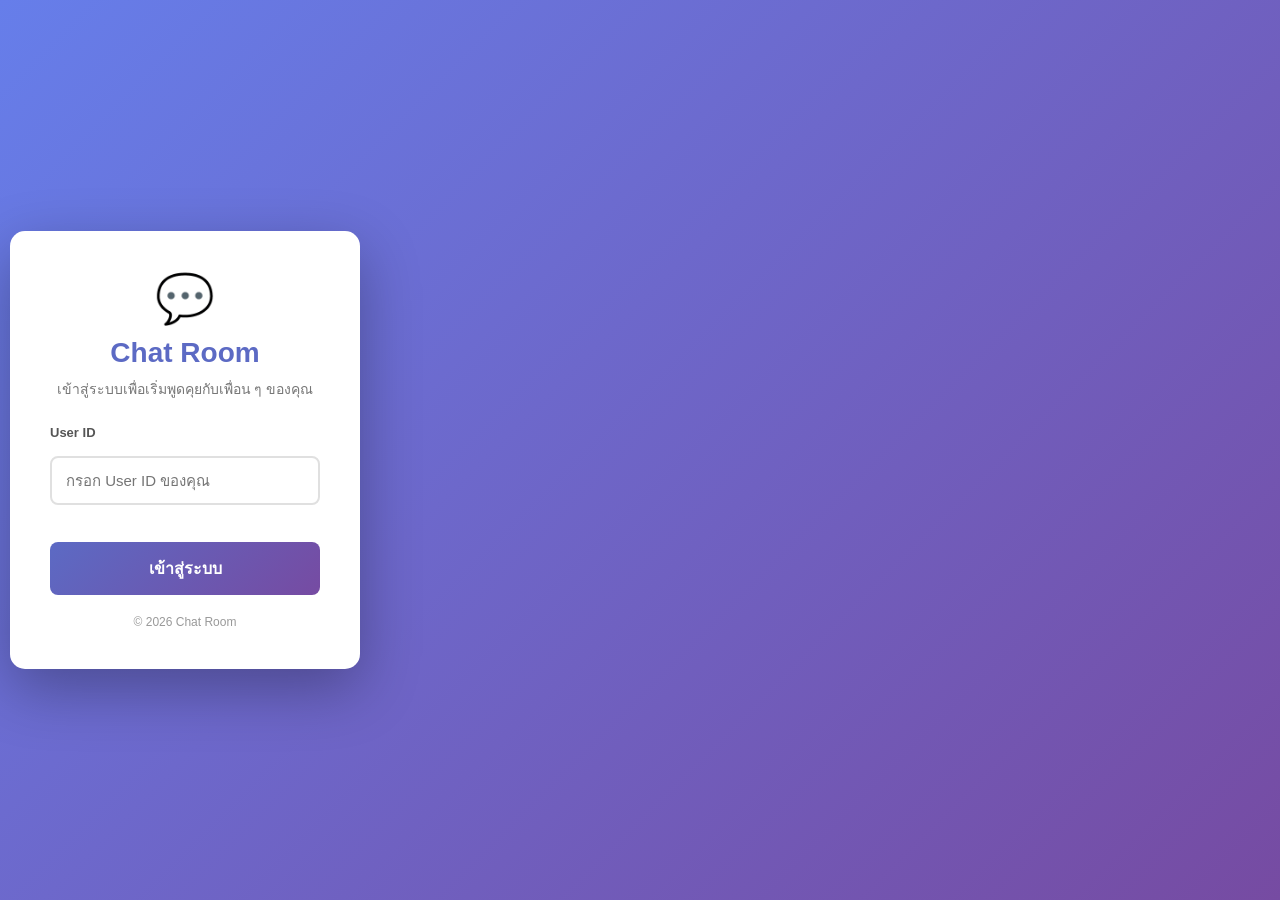
==== commit 7531983b: "Add files via upload" ====
--- a/index.html
+++ b/index.html
@@ -1,8 +1,11 @@
 <!DOCTYPE html>
 <html>
 <head>
+<meta charset="UTF-8" />
+<meta name="viewport" content="width=device-width, initial-scale=1.0, maximum-scale=5.0" />
 <title>Chat Application</title>
 <link rel="stylesheet" href="styles.css" />
+<link rel="stylesheet" href="navbar-styles-add.css" />
 </head>
 <body>
   <div id="loginPage" class="page">
@@ -64,7 +67,7 @@
 
           <div class="navbar-user">
             <span id="userDisplay" class="user-chip"></span>
-            <button class="logout-btn" onclick="logout()">🚪 ออกจากระบบ</button>
+            <button class="logout-btn" onclick="logout()">🚪 <span class="logout-text">ออกจากระบบ</span></button>
           </div>
         </div>
 
--- a/styles.css
+++ b/styles.css
@@ -46,10 +46,40 @@
   }
 }
 
+.login-icon {
+  font-size: clamp(36px, 9vw, 48px);
+  margin-bottom: 10px;
+}
+
 .login-container h1 {
   color: #5C6AC4;
-  margin-bottom: 30px;
+  margin-bottom: 10px;
   font-size: clamp(24px, 6vw, 28px);
+}
+
+.login-subtitle {
+  color: #777;
+  font-size: clamp(12px, 3vw, 14px);
+  margin-bottom: 25px;
+  line-height: 1.5;
+}
+
+.login-form {
+  text-align: left;
+}
+
+.login-label {
+  display: block;
+  font-size: clamp(12px, 2.8vw, 13px);
+  font-weight: 600;
+  color: #555;
+  margin-bottom: 4px;
+}
+
+.login-footer {
+  margin-top: 20px;
+  font-size: clamp(11px, 2.5vw, 12px);
+  color: #999;
 }
 
 .login-container input {
--- a/navbar-styles-add.css
+++ b/navbar-styles-add.css
@@ -0,0 +1,153 @@
+/* ===== Navbar — สไตล์ SynaptexCore (โทนสี Indigo #6366F1) ===== */
+/* เพิ่มต่อท้ายไฟล์ styles.css เดิม */
+
+:root {
+  --brand-indigo: #6366f1;
+  --brand-indigo-dark: #4f46e5;
+  --brand-bg: #ffffff;
+  --brand-border: #eceefb;
+}
+
+.navbar {
+  display: flex;
+  align-items: center;
+  justify-content: space-between;
+  gap: clamp(8px, 2vw, 16px);
+  background: var(--brand-bg);
+  border-bottom: 1px solid var(--brand-border);
+  padding: clamp(8px, 2vw, 12px) clamp(10px, 3vw, 20px);
+  position: sticky;
+  top: 0;
+  z-index: 20;
+  flex-wrap: wrap;
+}
+
+.navbar-brand {
+  display: flex;
+  align-items: center;
+  gap: clamp(6px, 1.5vw, 10px);
+  font-weight: 700;
+  color: #1e1b3a;
+}
+
+.navbar-logo {
+  display: inline-flex;
+  align-items: center;
+  justify-content: center;
+  width: clamp(28px, 6vw, 36px);
+  height: clamp(28px, 6vw, 36px);
+  border-radius: 10px;
+  background: linear-gradient(135deg, var(--brand-indigo) 0%, #8b5cf6 100%);
+  font-size: clamp(14px, 3.5vw, 18px);
+  flex-shrink: 0;
+}
+
+.navbar-title {
+  font-size: clamp(14px, 3.5vw, 17px);
+  letter-spacing: -0.2px;
+  white-space: nowrap;
+}
+
+.navbar-nav {
+  display: flex;
+  align-items: center;
+  gap: clamp(4px, 1vw, 6px);
+  flex: 1;
+  justify-content: center;
+  min-width: 0;
+}
+
+.nav-item {
+  border: none;
+  background: transparent;
+  padding: clamp(6px, 1.5vw, 8px) clamp(10px, 2.5vw, 16px);
+  border-radius: 999px;
+  font-size: clamp(12px, 2.8vw, 14px);
+  font-weight: 600;
+  color: #6b7280;
+  cursor: pointer;
+  transition: background 0.15s, color 0.15s;
+  white-space: nowrap;
+}
+
+.nav-item:hover {
+  background: #f3f4ff;
+  color: var(--brand-indigo-dark);
+}
+
+.nav-item.active {
+  background: var(--brand-indigo);
+  color: #fff;
+}
+
+.navbar-user {
+  display: flex;
+  align-items: center;
+  gap: clamp(6px, 1.5vw, 10px);
+  flex-shrink: 0;
+}
+
+.user-chip {
+  font-size: clamp(11px, 2.5vw, 13px);
+  font-weight: 600;
+  color: #4b5563;
+  background: #f3f4ff;
+  padding: clamp(4px, 1vw, 6px) clamp(8px, 2vw, 12px);
+  border-radius: 999px;
+  white-space: nowrap;
+  overflow: hidden;
+  text-overflow: ellipsis;
+  max-width: 30vw;
+}
+
+.logout-btn {
+  border: none;
+  background: #fef2f2;
+  color: #dc2626;
+  padding: clamp(6px, 1.5vw, 8px) clamp(10px, 2vw, 14px);
+  border-radius: 999px;
+  font-size: clamp(11px, 2.5vw, 13px);
+  font-weight: 600;
+  cursor: pointer;
+  transition: background 0.15s;
+  white-space: nowrap;
+  flex-shrink: 0;
+}
+
+.logout-btn:hover {
+  background: #fee2e2;
+}
+
+/* Tablet and below */
+@media (max-width: 768px) {
+  .navbar {
+    justify-content: flex-start;
+  }
+  .navbar-nav {
+    order: 3;
+    width: 100%;
+    justify-content: flex-start;
+    overflow-x: auto;
+    -webkit-overflow-scrolling: touch;
+    scrollbar-width: none;
+  }
+  .navbar-nav::-webkit-scrollbar {
+    display: none;
+  }
+  .navbar-user {
+    margin-left: auto;
+  }
+}
+
+/* Small mobile */
+@media (max-width: 420px) {
+  .navbar-title {
+    display: none;
+  }
+  .user-chip {
+    max-width: 22vw;
+  }
+  .logout-btn span.logout-text {
+    display: none;
+  }
+}
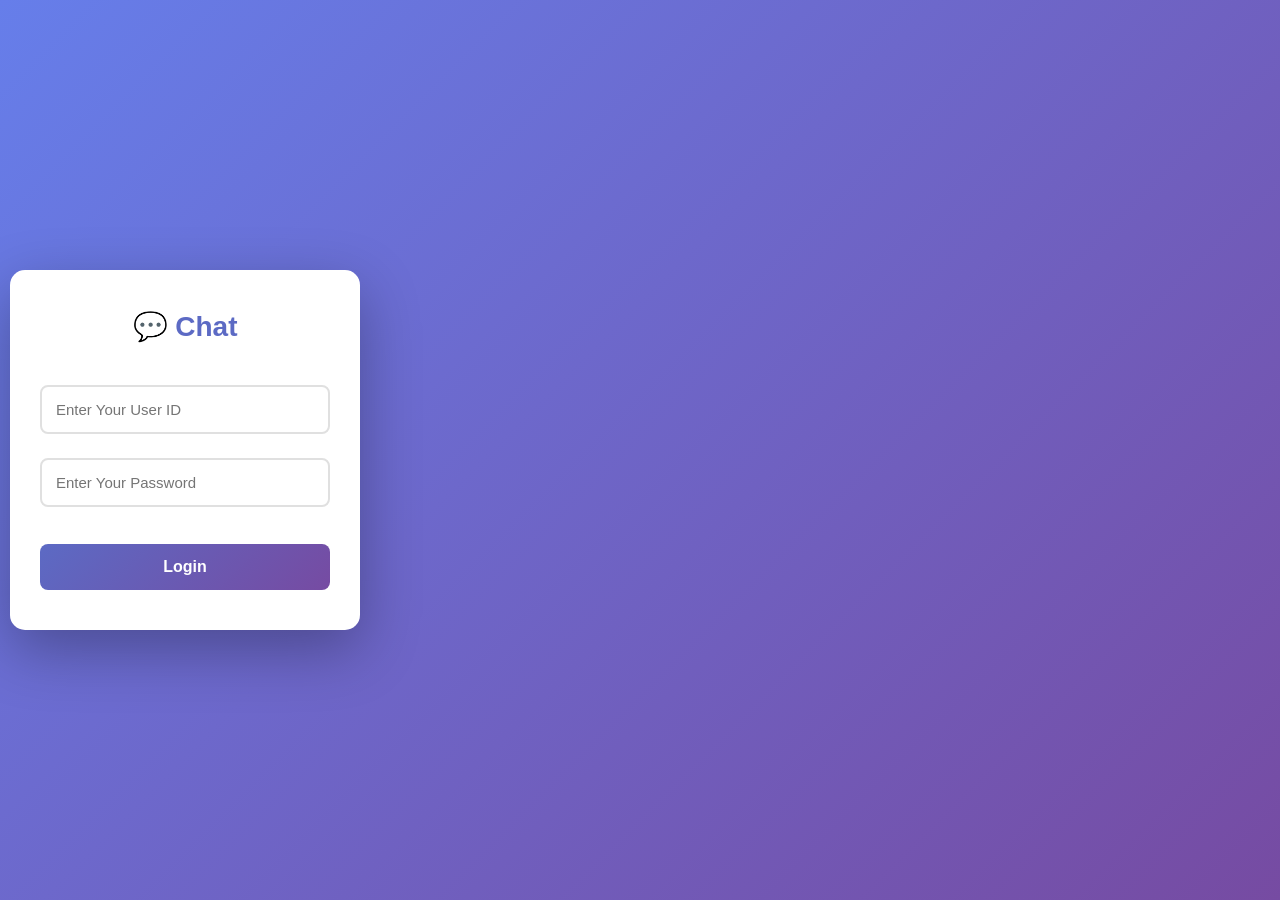
==== commit fb640bf0: "Add files via upload" ====
--- a/index.html
+++ b/index.html
@@ -1,120 +1,98 @@
 <!DOCTYPE html>
 <html>
-<head>
-<meta charset="UTF-8" />
-<meta name="viewport" content="width=device-width, initial-scale=1.0, maximum-scale=5.0" />
-<title>Chat Application</title>
-<link rel="stylesheet" href="styles.css" />
-<link rel="stylesheet" href="navbar-styles-add.css" />
-</head>
-<body>
-  <div id="loginPage" class="page">
-    <div class="login-container">
-      <div class="login-icon">💬</div>
-      <h1 class="login-title">Chat Room</h1>
-      <p class="login-subtitle">เข้าสู่ระบบเพื่อเริ่มพูดคุยกับเพื่อน ๆ ของคุณ</p>
+  <head>
+    <title>Chat Application</title>
+    <link rel="stylesheet" href="styles.css" />
+  </head>
+  <body>
+    <div id="loginPage" class="page">
+      <div class="login-container">
+        <h1>💬 Chat</h1>
+        <input type="text" id="userId" placeholder="Enter Your User ID" />
+        <input type="password" id="userPassword" placeholder="Enter Your Password" />
+        <button onclick="login()">Login</button>
+      </div>
+    </div>
 
-      <div class="login-form">
-        <label for="userId" class="login-label">User ID</label>
-        <input
-          type="text"
-          id="userId"
-          placeholder="กรอก User ID ของคุณ"
-          onkeypress="if (event.key === 'Enter') login()"
-        />
-        <button class="login-btn" onclick="login()">เข้าสู่ระบบ</button>
-      </div>
-
-      <p class="login-footer">© 2026 Chat Room</p>
-    </div>
-  </div>
-
-  <div id="chatPage" class="page hidden">
-    <div class="chat-wrapper">
-      <!-- Sidebar Menu -->
-      <div class="sidebar hidden" id="sidebar">
-        <div class="sidebar-header">
-          <h3>🔗 Menu</h3>
-          <button class="close-sidebar" onclick="toggleSidebar()">✕</button>
-        </div>
-        <div id="menuLinks" class="menu-links"></div>
-        <div class="add-menu-section hidden" id="addMenuSection">
-          <h4>Add Menu Link</h4>
-          <input type="text" id="menuTitle" placeholder="Link Title" />
-          <input type="text" id="menuUrl" placeholder="URL or HTML" />
-          <select id="menuType">
-            <option value="url">Open URL</option>
-            <option value="html">Show HTML</option>
-          </select>
-          <button onclick="addMenuLink()">Add Link</button>
-          <button onclick="toggleAddMenu()" class="cancel-btn">Cancel</button>
-        </div>
-      </div>
-
-      <!-- Main Chat Area -->
-      <div class="chat-container">
-        <div class="navbar">
-          <div class="navbar-brand">
-            <span class="navbar-logo">💬</span>
-            <span class="navbar-title">Chat Room</span>
+    <div id="chatPage" class="page hidden">
+      <div class="chat-wrapper">
+        <!-- Sidebar Menu -->
+        <div class="sidebar hidden" id="sidebar">
+          <div class="sidebar-header">
+            <h3>🔗 Menu</h3>
+            <button class="close-sidebar" onclick="toggleSidebar()">✕</button>
           </div>
-
-          <nav class="navbar-nav">
-            <button class="nav-item active">💬 แชท</button>
-            <button class="nav-item" onclick="toggleSidebar()">🔗 เมนู</button>
-            <button id="adminBtn" class="nav-item hidden" onclick="toggleAdminPanel()">⚙️ Admin</button>
-          </nav>
-
-          <div class="navbar-user">
-            <span id="userDisplay" class="user-chip"></span>
-            <button class="logout-btn" onclick="logout()">🚪 <span class="logout-text">ออกจากระบบ</span></button>
+          <div id="menuLinks" class="menu-links"></div>
+          <div class="add-menu-section hidden" id="addMenuSection">
+            <h4>Add Menu Link</h4>
+            <input type="text" id="menuTitle" placeholder="Link Title" />
+            <input type="text" id="menuUrl" placeholder="URL or HTML" />
+            <select id="menuType">
+              <option value="url">Open URL</option>
+              <option value="html">Show HTML</option>
+            </select>
+            <button onclick="addMenuLink()">Add Link</button>
+            <button onclick="toggleAddMenu()" class="cancel-btn">Cancel</button>
           </div>
         </div>
 
-        <div class="admin-panel hidden" id="adminPanel">
-          <h3>⚙️ Admin Panel</h3>
-          <div class="admin-section">
-            <h4>➕ Add New Member</h4>
-            <input type="text" id="newMemberId" placeholder="User ID" />
-            <input type="text" id="newMemberName" placeholder="Username" />
-            <input type="password" id="newMemberPass" placeholder="Password" />
-            <button onclick="addMember()">Add Member</button>
+        <!-- Main Chat Area -->
+        <div class="chat-container">
+          <div class="header">
+            <button class="menu-toggle" onclick="toggleSidebar()">☰ Menu</button>
+            <h2>💬 Chat Room</h2>
+            <span id="userDisplay"></span>
+            <button onclick="logout()">🚪 Logout</button>
           </div>
-          <div class="admin-section">
-            <h4>👥 Members List</h4>
-            <ul id="membersList"></ul>
+
+          <div class="admin-panel hidden" id="adminPanel">
+            <h3>⚙️ Admin Panel</h3>
+            <div class="admin-section">
+              <h4>➕ Add New Member</h4>
+              <input type="text" id="newMemberId" placeholder="User ID" />
+              <input type="text" id="newMemberName" placeholder="Username" />
+              <input type="password" id="newMemberPass" placeholder="Password" />
+              <button onclick="addMember()">Add Member</button>
+            </div>
+            
+            <div class="admin-section">
+              <h4>👥 Members List</h4>
+              <ul id="membersList"></ul>
+            </div>
+
+            <div class="admin-section">
+              <h4>🔗 Menu Management</h4>
+              <button onclick="toggleAddMenu()">➕ Add Menu Link</button>
+              <ul id="menuManageList"></ul>
+            </div>
           </div>
-          <div class="admin-section">
-            <h4>🔗 Menu Management</h4>
-            <button onclick="toggleAddMenu()">➕ Add Menu Link</button>
-            <ul id="menuManageList"></ul>
+
+          <div class="chat-box">
+            <div id="messages" class="messages"></div>
+
+            <div class="input-area">
+              <input type="text" id="messageInput" placeholder="Type a message..." />
+              <input type="file" id="fileInput" style="display:none" accept="*/*" />
+              <button onclick="document.getElementById('fileInput').click()">📎 File</button>
+              <button onclick="sendMessage()">📤 Send</button>
+              <button id="adminBtn" class="hidden" onclick="toggleAdminPanel()">⚙️ Admin</button>
+            </div>
           </div>
         </div>
 
-        <div class="chat-box">
-          <div id="messages" class="messages"></div>
-          <div class="input-area">
-            <input type="text" id="messageInput" placeholder="Type a message..." />
-            <input type="file" id="fileInput" style="display:none" accept="*/*" />
-            <button onclick="document.getElementById('fileInput').click()">📎 File</button>
-            <button onclick="sendMessage()">📤 Send</button>
+        <!-- HTML Modal -->
+        <div class="html-modal hidden" id="htmlModal">
+          <div class="modal-content">
+            <div class="modal-header">
+              <h2 id="modalTitle"></h2>
+              <button onclick="closeHtmlModal()" class="close-btn">✕</button>
+            </div>
+            <div id="modalBody" class="modal-body"></div>
           </div>
         </div>
       </div>
+    </div>
 
-      <!-- HTML Modal -->
-      <div class="html-modal hidden" id="htmlModal">
-        <div class="modal-content">
-          <div class="modal-header">
-            <h2 id="modalTitle"></h2>
-            <button onclick="closeHtmlModal()" class="close-btn">✕</button>
-          </div>
-          <div id="modalBody" class="modal-body"></div>
-        </div>
-      </div>
-    </div>
-  </div>
-
-<script src="script.js"></script>
-</body>
-</html>
+    <script src="script.js"></script>
+  </body>
+</html>
--- a/styles.css
+++ b/styles.css
@@ -26,7 +26,7 @@
 
 .login-container {
   background: white;
-  padding: clamp(30px, 8vw, 40px);
+  padding: 40px 30px;
   border-radius: 15px;
   box-shadow: 0 20px 60px rgba(0, 0, 0, 0.3);
   width: 100%;
@@ -46,49 +46,19 @@
   }
 }
 
-.login-icon {
-  font-size: clamp(36px, 9vw, 48px);
-  margin-bottom: 10px;
-}
-
 .login-container h1 {
   color: #5C6AC4;
-  margin-bottom: 10px;
-  font-size: clamp(24px, 6vw, 28px);
-}
-
-.login-subtitle {
-  color: #777;
-  font-size: clamp(12px, 3vw, 14px);
-  margin-bottom: 25px;
-  line-height: 1.5;
-}
-
-.login-form {
-  text-align: left;
-}
-
-.login-label {
-  display: block;
-  font-size: clamp(12px, 2.8vw, 13px);
-  font-weight: 600;
-  color: #555;
-  margin-bottom: 4px;
-}
-
-.login-footer {
-  margin-top: 20px;
-  font-size: clamp(11px, 2.5vw, 12px);
-  color: #999;
+  margin-bottom: 30px;
+  font-size: 28px;
 }
 
 .login-container input {
   width: 100%;
-  padding: clamp(10px, 2.5vw, 14px);
+  padding: 14px;
   margin: 12px 0;
   border: 2px solid #e0e0e0;
   border-radius: 8px;
-  font-size: clamp(13px, 3vw, 15px);
+  font-size: 15px;
   transition: border-color 0.3s;
 }
 
@@ -100,14 +70,14 @@
 
 .login-container button {
   width: 100%;
-  padding: clamp(10px, 2.5vw, 14px);
+  padding: 14px;
   margin-top: 25px;
   background: linear-gradient(135deg, #5C6AC4 0%, #764ba2 100%);
   color: white;
   border: none;
   border-radius: 8px;
   cursor: pointer;
-  font-size: clamp(14px, 3.5vw, 16px);
+  font-size: 16px;
   font-weight: bold;
   transition: transform 0.2s, box-shadow 0.2s;
 }
@@ -120,13 +90,14 @@
 .chat-wrapper {
   display: flex;
   width: 100%;
-  max-width: min(1400px, 95vw);
-  height: clamp(400px, 90vh, 90vh);
+  max-width: 1200px;
+  height: 100vh;
+  max-height: 90vh;
   gap: 0;
 }
 
 .sidebar {
-  width: clamp(200px, 20%, 280px);
+  width: 250px;
   background: white;
   border-radius: 15px 0 0 15px;
   box-shadow: 2px 0 10px rgba(0, 0, 0, 0.1);
@@ -150,18 +121,17 @@
 }
 
 .sidebar-header {
-  padding: clamp(12px, 2.5vw, 15px);
+  padding: 15px;
   background: linear-gradient(135deg, #5C6AC4 0%, #764ba2 100%);
   color: white;
   display: flex;
   justify-content: space-between;
   align-items: center;
   border-radius: 15px 0 0 0;
-  flex-shrink: 0;
 }
 
 .sidebar-header h3 {
-  font-size: clamp(14px, 3vw, 16px);
+  font-size: 16px;
   margin: 0;
 }
 
@@ -169,13 +139,13 @@
   background: transparent;
   border: none;
   color: white;
-  font-size: clamp(16px, 4vw, 20px);
+  font-size: 20px;
   cursor: pointer;
   display: none;
 }
 
 .menu-links {
-  padding: clamp(10px, 2vw, 15px);
+  padding: 15px;
   flex: 1;
   overflow-y: auto;
 }
@@ -184,14 +154,13 @@
   display: flex;
   justify-content: space-between;
   align-items: center;
-  padding: clamp(8px, 2vw, 12px);
-  margin: 6px 0;
+  padding: 12px;
+  margin: 8px 0;
   background: #f5f5f5;
   border-radius: 8px;
   cursor: pointer;
   transition: all 0.3s;
   border: 2px solid transparent;
-  gap: 8px;
 }
 
 .menu-item:hover {
@@ -204,8 +173,7 @@
   text-decoration: none;
   color: #333;
   font-weight: 500;
-  font-size: clamp(11px, 2.5vw, 13px);
-  word-break: break-word;
+  font-size: 13px;
 }
 
 .menu-item .delete-menu-btn {
@@ -215,9 +183,8 @@
   padding: 4px 8px;
   border-radius: 4px;
   cursor: pointer;
-  font-size: clamp(8px, 2vw, 10px);
+  font-size: 10px;
   transition: all 0.3s;
-  flex-shrink: 0;
 }
 
 .menu-item .delete-menu-btn:hover {
@@ -225,12 +192,11 @@
 }
 
 .add-menu-section {
-  padding: clamp(10px, 2vw, 15px);
+  padding: 15px;
   border-top: 2px solid #e0e0e0;
   display: flex;
   flex-direction: column;
-  gap: 6px;
-  flex-shrink: 0;
+  gap: 8px;
 }
 
 .add-menu-section.hidden {
@@ -239,24 +205,24 @@
 
 .add-menu-section h4 {
   color: #5C6AC4;
-  margin-bottom: 6px;
-  font-size: clamp(11px, 2.5vw, 12px);
+  margin-bottom: 8px;
+  font-size: 12px;
 }
 
 .add-menu-section input,
 .add-menu-section select {
-  padding: clamp(6px, 1.5vw, 8px);
+  padding: 8px;
   border: 1px solid #ddd;
   border-radius: 6px;
-  font-size: clamp(11px, 2.5vw, 12px);
+  font-size: 12px;
 }
 
 .add-menu-section button {
-  padding: clamp(6px, 1.5vw, 8px);
+  padding: 8px;
   border: none;
   border-radius: 6px;
   cursor: pointer;
-  font-size: clamp(10px, 2.2vw, 11px);
+  font-size: 11px;
   font-weight: bold;
   transition: all 0.3s;
 }
@@ -292,28 +258,26 @@
 .header {
   background: linear-gradient(135deg, #5C6AC4 0%, #764ba2 100%);
   color: white;
-  padding: clamp(12px, 2.5vw, 20px);
+  padding: 20px;
   border-radius: 0 15px 0 0;
   display: flex;
   justify-content: space-between;
   align-items: center;
   box-shadow: 0 4px 6px rgba(0, 0, 0, 0.1);
-  gap: clamp(6px, 2vw, 10px);
+  gap: 10px;
   flex-wrap: wrap;
-  flex-shrink: 0;
 }
 
 .menu-toggle {
   background: transparent;
   color: white;
   border: 2px solid white;
-  padding: clamp(6px, 1.5vw, 8px) clamp(8px, 2vw, 12px);
+  padding: 8px 12px;
   border-radius: 6px;
   cursor: pointer;
-  font-size: clamp(12px, 2.5vw, 14px);
+  font-size: 14px;
   transition: all 0.3s;
   display: none;
-  flex-shrink: 0;
 }
 
 .menu-toggle:hover {
@@ -321,13 +285,13 @@
 }
 
 .header h2 {
-  font-size: clamp(16px, 4vw, 20px);
+  font-size: 20px;
   flex: 1;
   min-width: 150px;
 }
 
 #userDisplay {
-  font-size: clamp(12px, 2.5vw, 14px);
+  font-size: 14px;
   white-space: nowrap;
   overflow: hidden;
   text-overflow: ellipsis;
@@ -337,14 +301,13 @@
   background: #ff6b6b;
   color: white;
   border: none;
-  padding: clamp(8px, 1.5vw, 10px) clamp(12px, 2vw, 15px);
+  padding: 10px 15px;
   border-radius: 8px;
   cursor: pointer;
   font-weight: bold;
   transition: all 0.3s;
-  font-size: clamp(12px, 2.5vw, 14px);
+  font-size: 14px;
   white-space: nowrap;
-  flex-shrink: 0;
 }
 
 .header button:hover {
@@ -355,11 +318,10 @@
 
 .admin-panel {
   background: linear-gradient(135deg, #f5f5f5 0%, #fafafa 100%);
-  padding: clamp(10px, 2vw, 15px);
+  padding: 15px;
   border-bottom: 2px solid #e0e0e0;
-  max-height: 30%;
+  max-height: 250px;
   overflow-y: auto;
-  flex-shrink: 0;
 }
 
 .admin-panel.hidden {
@@ -367,14 +329,14 @@
 }
 
 .admin-panel h3 {
-  font-size: clamp(14px, 3vw, 16px);
-  margin-bottom: clamp(10px, 2vw, 15px);
+  font-size: 16px;
+  margin-bottom: 15px;
   color: #5C6AC4;
 }
 
 .admin-section {
-  margin-bottom: clamp(10px, 2vw, 15px);
-  padding-bottom: clamp(10px, 2vw, 15px);
+  margin-bottom: 15px;
+  padding-bottom: 15px;
   border-bottom: 1px solid #ddd;
 }
 
@@ -384,18 +346,18 @@
 
 .admin-panel h4 {
   color: #5C6AC4;
-  margin-bottom: clamp(6px, 1.5vw, 10px);
-  font-size: clamp(12px, 2.5vw, 14px);
+  margin-bottom: 10px;
+  font-size: 14px;
   font-weight: bold;
 }
 
 .admin-panel input {
   width: 100%;
-  padding: clamp(8px, 1.5vw, 10px);
-  margin: clamp(6px, 1.5vw, 8px) 0;
+  padding: 10px;
+  margin: 8px 0;
   border: 1px solid #ddd;
   border-radius: 6px;
-  font-size: clamp(12px, 2.5vw, 14px);
+  font-size: 14px;
   transition: border-color 0.3s;
 }
 
@@ -406,14 +368,14 @@
 
 .admin-panel button {
   width: 100%;
-  padding: clamp(8px, 1.5vw, 10px);
+  padding: 10px;
   background: #51cf66;
   color: white;
   border: none;
   border-radius: 6px;
   cursor: pointer;
-  margin: clamp(6px, 1.5vw, 8px) 0;
-  font-size: clamp(11px, 2.5vw, 13px);
+  margin: 8px 0;
+  font-size: 13px;
   font-weight: bold;
   transition: all 0.3s;
 }
@@ -425,39 +387,38 @@
 
 .admin-panel ul {
   list-style: none;
-  margin-top: clamp(8px, 1.5vw, 10px);
+  margin-top: 10px;
 }
 
 .admin-panel li {
   background: white;
-  padding: clamp(8px, 1.5vw, 10px);
-  margin: clamp(6px, 1.5vw, 8px) 0;
+  padding: 10px;
+  margin: 8px 0;
   border-radius: 6px;
   display: flex;
   justify-content: space-between;
   align-items: center;
-  font-size: clamp(10px, 2.2vw, 12px);
+  font-size: 12px;
   box-shadow: 0 2px 4px rgba(0, 0, 0, 0.05);
   flex-wrap: wrap;
-  gap: 6px;
+  gap: 8px;
 }
 
 .admin-panel li span {
   flex: 1;
-  min-width: 120px;
+  min-width: 150px;
 }
 
 .admin-panel .delete-btn {
   background: #ff6b6b;
   color: white;
   border: none;
-  padding: 4px 10px;
+  padding: 5px 12px;
   border-radius: 4px;
   cursor: pointer;
-  font-size: clamp(9px, 2vw, 11px);
+  font-size: 11px;
   transition: all 0.3s;
   white-space: nowrap;
-  flex-shrink: 0;
 }
 
 .admin-panel .delete-btn:hover {
@@ -467,22 +428,21 @@
 .messages {
   flex: 1;
   overflow-y: auto;
-  padding: clamp(10px, 2vw, 15px);
+  padding: 15px;
   background: #fafafa;
   display: flex;
   flex-direction: column;
-  gap: clamp(8px, 2vw, 12px);
-  min-height: 200px;
+  gap: 12px;
 }
 
 .message {
   margin: 0;
-  padding: clamp(8px, 2vw, 12px);
+  padding: 12px;
   border-radius: 12px;
-  max-width: 85%;
+  max-width: 90%;
   word-wrap: break-word;
   animation: messageAppear 0.3s ease-out;
-  font-size: clamp(13px, 2.5vw, 14px);
+  font-size: 14px;
 }
 
 @keyframes messageAppear {
@@ -514,19 +474,18 @@
 
 .message-user {
   font-weight: bold;
-  font-size: clamp(11px, 2.2vw, 12px);
-  margin-bottom: 6px;
+  font-size: 12px;
+  margin-bottom: 8px;
   opacity: 0.8;
 }
 
 .message-content {
-  margin: clamp(4px, 1vw, 8px) 0;
+  margin: 8px 0;
   line-height: 1.4;
-  word-break: break-word;
 }
 
 .message-media {
-  margin-top: clamp(8px, 1.5vw, 10px);
+  margin-top: 10px;
   max-width: 100%;
 }
 
@@ -534,20 +493,19 @@
 .message-media video {
   width: 100%;
   border-radius: 6px;
-  margin-top: 6px;
-  max-height: clamp(150px, 30vh, 300px);
+  margin-top: 8px;
+  max-height: 300px;
 }
 
 .media-link {
   display: inline-block;
-  padding: clamp(6px, 1.5vw, 8px) clamp(8px, 2vw, 12px);
+  padding: 8px 12px;
   background: rgba(255, 255, 255, 0.2);
   border-radius: 6px;
   text-decoration: none;
-  margin-top: 6px;
+  margin-top: 8px;
   transition: background 0.3s;
-  font-size: clamp(10px, 2.2vw, 12px);
-  word-break: break-word;
+  font-size: 12px;
 }
 
 .message.own .media-link {
@@ -571,9 +529,9 @@
 }
 
 .message-time {
-  font-size: clamp(10px, 2vw, 11px);
+  font-size: 11px;
   opacity: 0.7;
-  margin-top: 6px;
+  margin-top: 8px;
 }
 
 .chat-box {
@@ -585,22 +543,21 @@
 
 .input-area {
   display: flex;
-  gap: clamp(6px, 1.5vw, 10px);
-  padding: clamp(8px, 1.5vw, 12px);
+  gap: 10px;
+  padding: 12px;
   border-top: 2px solid #e0e0e0;
   background: white;
   border-radius: 0 0 15px 0;
   flex-wrap: wrap;
-  flex-shrink: 0;
 }
 
 .input-area input[type="text"] {
   flex: 1;
-  min-width: 120px;
-  padding: clamp(8px, 1.5vw, 10px);
+  min-width: 150px;
+  padding: 10px;
   border: 2px solid #e0e0e0;
   border-radius: 8px;
-  font-size: clamp(12px, 2.5vw, 14px);
+  font-size: 14px;
   transition: border-color 0.3s;
 }
 
@@ -610,17 +567,16 @@
 }
 
 .input-area button {
-  padding: clamp(8px, 1.5vw, 10px) clamp(8px, 2vw, 12px);
+  padding: 10px 12px;
   background: linear-gradient(135deg, #5C6AC4 0%, #764ba2 100%);
   color: white;
   border: none;
   border-radius: 8px;
   cursor: pointer;
   font-weight: bold;
-  font-size: clamp(11px, 2.5vw, 12px);
+  font-size: 12px;
   transition: all 0.3s;
   white-space: nowrap;
-  flex-shrink: 0;
 }
 
 .input-area button:hover {
@@ -652,7 +608,6 @@
   align-items: center;
   z-index: 1000;
   animation: fadeIn 0.3s ease-out;
-  padding: clamp(10px, 2vw, 20px);
 }
 
 @keyframes fadeIn {
@@ -672,7 +627,7 @@
   background: white;
   width: 90%;
   max-width: 600px;
-  max-height: clamp(300px, 80vh, 80vh);
+  max-height: 80vh;
   border-radius: 15px;
   display: flex;
   flex-direction: column;
@@ -682,27 +637,25 @@
 .modal-header {
   background: linear-gradient(135deg, #5C6AC4 0%, #764ba2 100%);
   color: white;
-  padding: clamp(15px, 2.5vw, 20px);
+  padding: 20px;
   border-radius: 15px 15px 0 0;
   display: flex;
   justify-content: space-between;
   align-items: center;
-  flex-shrink: 0;
 }
 
 .modal-header h2 {
   margin: 0;
-  font-size: clamp(16px, 3.5vw, 18px);
+  font-size: 18px;
 }
 
 .close-btn {
   background: transparent;
   border: none;
   color: white;
-  font-size: clamp(18px, 4vw, 24px);
+  font-size: 24px;
   cursor: pointer;
   transition: transform 0.3s;
-  flex-shrink: 0;
 }
 
 .close-btn:hover {
@@ -712,8 +665,8 @@
 .modal-body {
   flex: 1;
   overflow-y: auto;
-  padding: clamp(15px, 2.5vw, 20px);
-  font-size: clamp(12px, 2.5vw, 14px);
+  padding: 20px;
+  font-size: 14px;
   line-height: 1.6;
 }
 
@@ -756,7 +709,7 @@
   }
 
   .sidebar:not(.hidden) {
-    max-height: 50vh;
+    max-height: 400px;
     border-radius: 0;
   }
 
@@ -774,11 +727,7 @@
   }
 
   .message {
-    max-width: 80%;
-  }
-
-  .header {
-    padding: clamp(10px, 2vw, 15px);
+    max-width: 85%;
   }
 }
 
@@ -803,7 +752,7 @@
   }
 
   .sidebar:not(.hidden) {
-    max-height: 50vh;
+    max-height: 350px;
   }
 
   .close-sidebar {
@@ -818,110 +767,89 @@
   }
 
   .header {
-    padding: clamp(8px, 1.5vw, 12px);
+    padding: 12px;
     border-radius: 0;
-    gap: clamp(4px, 1vw, 8px);
+    gap: 8px;
   }
 
   .menu-toggle {
     display: block;
-    padding: clamp(5px, 1.5vw, 6px) clamp(8px, 2vw, 10px);
-    font-size: clamp(11px, 2.5vw, 12px);
+    padding: 6px 10px;
+    font-size: 12px;
   }
 
   .header h2 {
-    font-size: clamp(14px, 3.5vw, 16px);
+    font-size: 16px;
     margin: 0;
   }
 
   #userDisplay {
-    font-size: clamp(10px, 2vw, 12px);
-    max-width: 70px;
+    font-size: 12px;
+    max-width: 80px;
     display: none;
   }
 
   .header button {
-    padding: clamp(6px, 1.5vw, 8px) clamp(8px, 2vw, 12px);
-    font-size: clamp(10px, 2.5vw, 12px);
+    padding: 8px 12px;
+    font-size: 12px;
   }
 
   .message {
-    max-width: 90%;
-    font-size: clamp(12px, 2.5vw, 13px);
+    max-width: 95%;
+    font-size: 13px;
   }
 
   .input-area {
-    padding: clamp(6px, 1.5vw, 10px);
-    gap: clamp(4px, 1vw, 8px);
+    padding: 10px;
+    gap: 8px;
     border-radius: 0;
   }
 
   .input-area button {
-    padding: clamp(6px, 1.5vw, 8px) clamp(6px, 1.5vw, 10px);
-    font-size: clamp(10px, 2vw, 11px);
+    padding: 8px 10px;
+    font-size: 11px;
   }
 
   .modal-content {
     width: 95%;
-    max-height: clamp(300px, 85vh, 85vh);
-  }
-
-  .admin-panel {
-    max-height: 35%;
   }
 }
 
 /* Small Mobile (max-width 480px) */
 @media (max-width: 480px) {
   .sidebar:not(.hidden) {
-    max-height: 45vh;
+    max-height: 300px;
   }
 
   .header {
-    padding: clamp(6px, 1.5vw, 10px);
+    padding: 10px;
     flex-direction: column;
     align-items: flex-start;
   }
 
   .menu-toggle {
     width: 100%;
-    padding: clamp(6px, 1.5vw, 8px);
+    padding: 8px;
   }
 
   .header h2 {
-    font-size: clamp(13px, 3vw, 14px);
+    font-size: 14px;
     width: 100%;
   }
 
   .header button {
     width: 100%;
-    font-size: clamp(10px, 2.5vw, 11px);
+    font-size: 11px;
   }
 
   .input-area {
-    padding: clamp(4px, 1vw, 8px);
-  }
-
-  .input-area input[type="text"] {
-    min-width: 100px;
+    padding: 8px;
   }
 
   .input-area button {
     flex: 1;
-    min-width: 40px;
-    padding: clamp(6px, 1.5vw, 8px) clamp(4px, 1vw, 6px);
-    font-size: clamp(9px, 2vw, 10px);
-  }
-
-  .message {
-    max-width: 95%;
-  }
-
-  .modal-content {
-    width: 97%;
-  }
-
-  .admin-panel {
-    max-height: 40%;
-  }
-}
+    min-width: 50px;
+    padding: 8px 6px;
+    font-size: 10px;
+  }
+}
